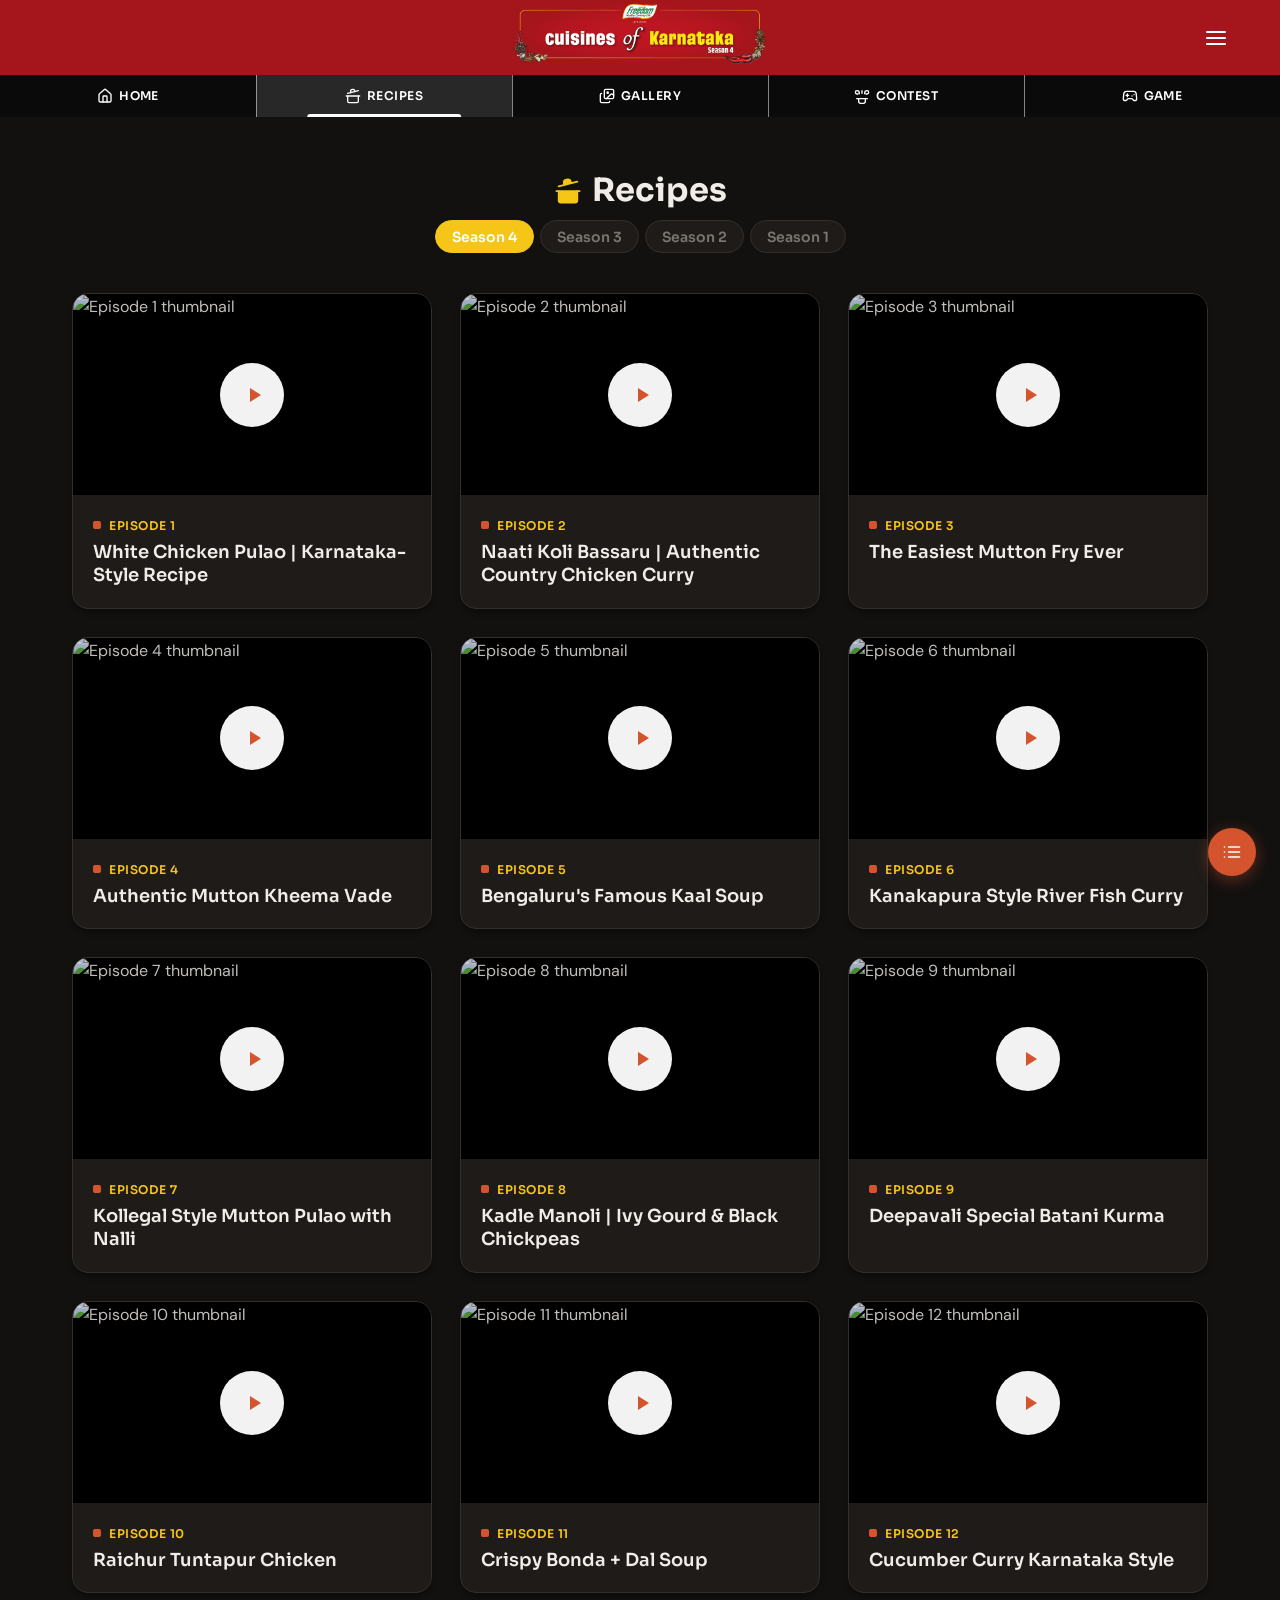
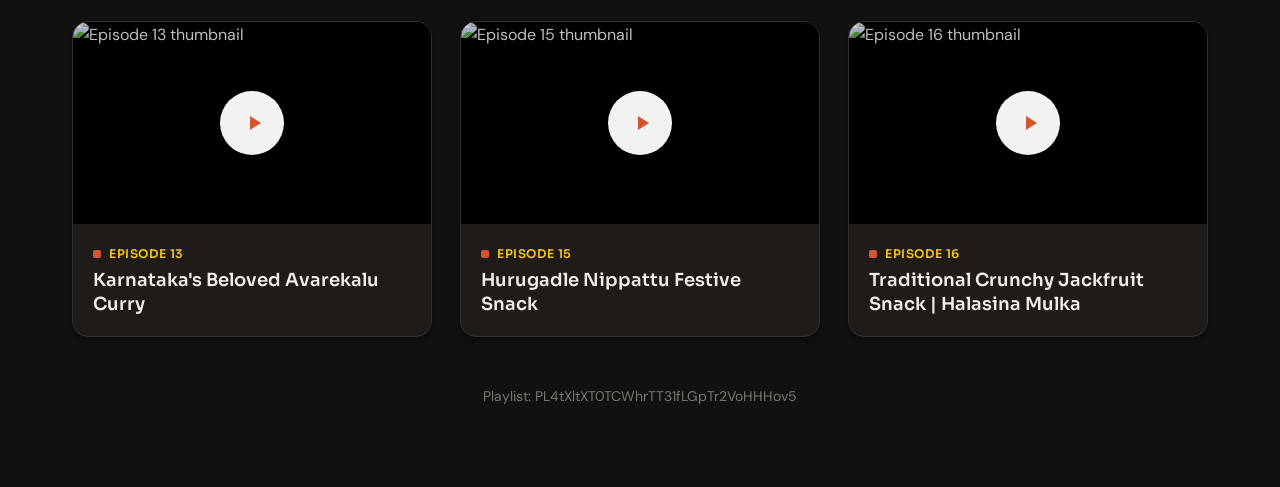
==== youtube season 4 links/index.html @ 6207c939 "SVG ingredient assets for all 15 ingredients, home buttons on game screens, rename video_embed to in" ====
<!DOCTYPE html>
<html lang="en">
<head>
  <meta charset="UTF-8">
  <meta name="viewport" content="width=device-width, initial-scale=1.0">
  <title>Season 4 — Complete Collection</title>
  <link rel="preconnect" href="https://fonts.googleapis.com">
  <link rel="preconnect" href="https://fonts.gstatic.com" crossorigin>
  <link href="https://fonts.googleapis.com/css2?family=Sora:wght@400;600;700&family=DM+Sans:wght@400;500&display=swap" rel="stylesheet">
  <style>
    *, *::before, *::after {
      box-sizing: border-box;
      margin: 0;
      padding: 0;
    }

    :root {
      --bg: #131110;
      --surface: #1E1B18;
      --surface-hover: #2A2622;
      --border: #332F2A;
      --border-hover: #4A453E;
      --text: #F0EDE8;
      --text-muted: #7A756E;
      --accent: #F5C518;
      --accent-secondary: #D4542E;
      --shadow: 0 4px 6px -1px rgba(0, 0, 0, 0.3), 0 2px 4px -2px rgba(0, 0, 0, 0.2);
      --shadow-hover: 0 20px 25px -5px rgba(0, 0, 0, 0.4), 0 8px 10px -6px rgba(0, 0, 0, 0.3);
      --radius: 16px;
    }

    /* Site Header */
    .site-header {
      font-family: 'Sora', sans-serif;
      position: relative;
      z-index: 50;
    }

    /* Top red bar (75px) */
    .header-top {
      background: #A5161C;
      height: 75px;
      position: relative;
    }

    .header-top-inner {
      max-width: 1440px;
      margin: 0 auto;
      height: 100%;
      display: flex;
      align-items: center;
      justify-content: space-between;
      padding: 0 1rem;
      position: relative;
    }

    .header-top-left {
      display: flex;
      align-items: center;
      gap: 0.75rem;
    }

    .logo {
      position: absolute;
      left: 50%;
      transform: translateX(-50%);
      top: 2px;
      display: flex;
      align-items: center;
      flex-shrink: 0;
    }

    .logo img {
      height: 62px;
      width: auto;
      display: block;
    }

    .mobile-menu-btn {
      display: none;
      align-items: center;
      justify-content: center;
      background: none;
      border: none;
      color: #fff;
      cursor: pointer;
      padding: 0.25rem;
    }

    .mobile-menu-btn svg {
      width: 24px;
      height: 24px;
    }

    .header-top-right {
      display: flex;
      align-items: center;
      gap: 0.5rem;
    }

    .desktop-menu-btn {
      display: flex;
      align-items: center;
      justify-content: center;
      background: none;
      border: none;
      color: #fff;
      cursor: pointer;
      padding: 0.25rem;
    }

    .desktop-menu-btn svg {
      width: 24px;
      height: 24px;
    }

    /* Bottom strip (42px) */
    .header-strip {
      background: #000;
      height: 42px;
      position: relative;
      display: none;
    }

    .header-strip::after {
      content: '';
      position: absolute;
      inset: 0;
      background: rgba(255,255,255,0.04);
      pointer-events: none;
    }

    .strip-inner {
      max-width: 1440px;
      margin: 0 auto;
      height: 100%;
      position: relative;
    }

    .strip-divider {
      position: absolute;
      top: 0;
      bottom: 0;
      width: 1px;
      background: rgba(255,255,255,0.5);
    }

    .strip-nav {
      display: grid;
      grid-template-columns: repeat(5, 1fr);
      height: 100%;
      position: relative;
      z-index: 2;
    }

    .strip-nav a {
      display: flex;
      align-items: center;
      justify-content: center;
      gap: 6px;
      color: #fff;
      text-decoration: none;
      font-family: 'Sora', sans-serif;
      font-size: 0.75rem;
      font-weight: 600;
      text-transform: uppercase;
      letter-spacing: 0.04em;
      height: 100%;
      transition: background 0.2s ease;
    }

    .strip-nav a:hover {
      background: rgba(255,255,255,0.08);
    }

    .strip-nav a.active {
      background: rgba(255,255,255,0.12);
      position: relative;
    }

    .strip-nav a.active::after {
      content: '';
      position: absolute;
      bottom: 0;
      left: 50%;
      transform: translateX(-50%);
      width: 60%;
      height: 3px;
      background: #fff;
      border-radius: 3px 3px 0 0;
    }

    /* Mobile nav overlay */
    .mobile-nav {
      position: fixed;
      inset: 0;
      background: rgba(0,0,0,0.6);
      z-index: 100;
      opacity: 0;
      visibility: hidden;
      transition: opacity 0.3s ease, visibility 0.3s ease;
    }

    .mobile-nav.open {
      opacity: 1;
      visibility: visible;
    }

    .mobile-nav-panel {
      position: absolute;
      top: 0;
      right: 0;
      width: 280px;
      max-width: 80vw;
      height: 100%;
      background: #A5161C;
      padding: 1.5rem;
      transform: translateX(100%);
      transition: transform 0.3s ease;
    }

    .mobile-nav.open .mobile-nav-panel {
      transform: translateX(0);
    }

    .mobile-nav-close {
      background: none;
      border: none;
      color: #fff;
      cursor: pointer;
      padding: 0.25rem;
      margin-bottom: 1.5rem;
      display: flex;
    }

    .mobile-nav-links {
      display: flex;
      flex-direction: column;
      gap: 0.5rem;
    }

    .mobile-nav-links a {
      display: flex;
      align-items: center;
      gap: 10px;
      color: #fff;
      text-decoration: none;
      font-size: 1rem;
      font-weight: 600;
      text-transform: uppercase;
      letter-spacing: 0.03em;
      padding: 0.75rem 0;
      border-bottom: 1px solid rgba(255,255,255,0.15);
    }

    .mobile-nav-links a svg {
      flex-shrink: 0;
    }

    /* Desktop */
    @media (min-width: 768px) {
      .header-top-inner {
        padding: 0 2rem;
      }

      .logo img {
        height: 58px;
      }

      .header-strip {
        display: block;
      }
    }

    @media (min-width: 1024px) {
      .header-top-inner {
        padding: 0 3rem;
      }

      .logo img {
        height: 64px;
      }
    }

    body {
      font-family: 'DM Sans', system-ui, -apple-system, sans-serif;
      background-color: var(--bg);
      color: var(--text);
      line-height: 1.6;
      -webkit-font-smoothing: antialiased;
      scrollbar-width: thin;
      scrollbar-color: #332F2A transparent;
    }

    body::-webkit-scrollbar {
      width: 8px;
    }

    body::-webkit-scrollbar-track {
      background: transparent;
    }

    body::-webkit-scrollbar-thumb {
      background: #332F2A;
      border-radius: 4px;
    }

    body::-webkit-scrollbar-thumb:hover {
      background: #4A453E;
    }

    .container {
      max-width: 1200px;
      margin: 0 auto;
      padding: 2rem 1rem 4rem;
    }

    .page-title {
      display: flex;
      align-items: center;
      gap: 10px;
      font-family: 'Sora', sans-serif;
      font-size: 1.75rem;
      font-weight: 700;
      color: var(--text);
      padding: 0 1rem 0.25rem;
    }

    @media (min-width: 640px) {
      .page-title {
        justify-content: center;
        font-size: 2rem;
        text-align: center;
        padding: 0 0 0.25rem;
      }
    }

    .season-tabs {
      display: flex;
      justify-content: flex-start;
      gap: 0.375rem;
      margin-bottom: 2.5rem;
      padding: 0 1rem;
      flex-wrap: nowrap;
      overflow-x: auto;
      scrollbar-width: none;
      -webkit-overflow-scrolling: touch;
    }

    @media (min-width: 640px) {
      .season-tabs {
        justify-content: center;
        padding: 0;
      }
    }

    .season-tabs::-webkit-scrollbar {
      display: none;
    }

    .season-tab {
      font-family: 'Sora', sans-serif;
      font-size: 0.875rem;
      font-weight: 600;
      color: var(--text-muted);
      background: var(--surface);
      border: 1px solid var(--border);
      border-radius: 999px;
      padding: 0.4rem 1rem;
      cursor: pointer;
      transition: all 0.2s ease;
      white-space: nowrap;
      flex-shrink: 0;
    }

    .season-tab:hover {
      color: var(--text);
      border-color: var(--border-hover);
      background: var(--surface-hover);
    }

    .season-tab.active {
      color: #fff;
      background: var(--accent);
      border-color: var(--accent);
    }

    .grid {
      display: grid;
      grid-template-columns: 1fr;
      gap: 1.25rem;
      transition: opacity 0.25s ease, transform 0.25s ease;
    }

    .grid.switching {
      opacity: 0;
      transform: translateY(12px);
    }

    @media (min-width: 640px) {
      .grid {
        grid-template-columns: repeat(2, 1fr);
        gap: 1.5rem;
      }
      .container {
        padding: 2.5rem 1.5rem 4rem;
      }
    }

    @media (min-width: 1024px) {
      .grid {
        grid-template-columns: repeat(3, 1fr);
        gap: 1.75rem;
      }
      .container {
        padding: 3rem 2rem 5rem;
      }
    }

    .card {
      background: var(--surface);
      border: 1px solid var(--border);
      border-radius: var(--radius);
      overflow: hidden;
      transition: transform 0.3s ease, box-shadow 0.3s ease, border-color 0.3s ease;
      box-shadow: var(--shadow);
      animation: cardIn 0.45s ease backwards;
      animation-delay: calc(var(--i, 0) * 45ms);
    }

    .card:hover {
      transform: translateY(-4px);
      box-shadow: var(--shadow-hover);
      border-color: var(--border-hover);
    }

    @keyframes cardIn {
      from {
        opacity: 0;
        transform: translateY(16px);
      }
      to {
        opacity: 1;
        transform: translateY(0);
      }
    }

    .video-wrapper {
      position: relative;
      width: 100%;
      aspect-ratio: 16 / 9;
      background: #000;
      overflow: hidden;
    }

    .poster {
      position: absolute;
      inset: 0;
      cursor: pointer;
      opacity: 1;
      visibility: visible;
      transition: opacity 0.4s ease, visibility 0.4s ease;
    }

    .poster img {
      width: 100%;
      height: 100%;
      object-fit: cover;
      display: block;
      transition: transform 0.5s ease, filter 0.4s ease;
    }

    .card:hover .poster img {
      transform: scale(1.05);
      filter: brightness(1.1);
    }

    .play-overlay {
      position: absolute;
      inset: 0;
      display: flex;
      align-items: center;
      justify-content: center;
      background: rgba(0, 0, 0, 0.2);
      transition: background 0.3s ease;
    }

    .poster:hover .play-overlay {
      background: rgba(0, 0, 0, 0.35);
    }

    .play-btn {
      width: 64px;
      height: 64px;
      background: rgba(255, 255, 255, 0.95);
      border-radius: 50%;
      display: flex;
      align-items: center;
      justify-content: center;
      box-shadow: 0 4px 20px rgba(0, 0, 0, 0.4);
      transition: transform 0.3s ease, background 0.3s ease;
      backdrop-filter: blur(4px);
    }

    .poster:hover .play-btn {
      transform: scale(1.1);
      background: #fff;
    }

    .play-btn svg {
      width: 24px;
      height: 24px;
      fill: var(--accent-secondary);
      margin-left: 3px;
    }

    .player {
      position: absolute;
      inset: 0;
      opacity: 0;
      visibility: hidden;
      transition: opacity 0.4s ease, visibility 0.4s ease;
    }

    .player iframe {
      width: 100%;
      height: 100%;
      border: none;
      display: block;
    }

    .card.active .poster {
      opacity: 0;
      visibility: hidden;
      pointer-events: none;
    }

    .card.active .player {
      opacity: 1;
      visibility: visible;
    }

    .card-info {
      padding: 1rem 1.25rem 1.25rem;
    }

    .episode-label {
      display: inline-flex;
      align-items: center;
      gap: 0.5rem;
      font-family: 'Sora', sans-serif;
      font-size: 0.75rem;
      font-weight: 600;
      text-transform: uppercase;
      letter-spacing: 0.05em;
      color: var(--accent);
      margin-bottom: 0.375rem;
    }

    .episode-label::before {
      content: '';
      display: block;
      width: 8px;
      height: 8px;
      background: var(--accent-secondary);
      border-radius: 2px;
    }

    .episode-title {
      font-family: 'Sora', sans-serif;
      font-size: 1.125rem;
      font-weight: 600;
      line-height: 1.3;
      color: var(--text);
    }

    .loading-hint {
      position: absolute;
      bottom: 12px;
      left: 50%;
      transform: translateX(-50%);
      font-size: 0.75rem;
      color: rgba(255,255,255,0.9);
      background: rgba(0,0,0,0.5);
      padding: 4px 12px;
      border-radius: 20px;
      pointer-events: none;
      opacity: 0;
      transition: opacity 0.3s ease;
    }

    .poster:hover .loading-hint {
      opacity: 1;
    }

    footer {
      text-align: center;
      margin-top: 3rem;
      color: var(--text-muted);
      font-size: 0.875rem;
    }

    @keyframes card-highlight {
      0%, 75% { box-shadow: 0 0 0 3px var(--accent), var(--shadow-hover); border-color: var(--accent); }
      100% { box-shadow: 0 0 0 3px transparent, var(--shadow); border-color: transparent; }
    }

    .card.highlight {
      animation: card-highlight 6.5s ease-out forwards;
    }



    .jump-fab {
      position: fixed;
      bottom: 1.5rem;
      right: 1.5rem;
      width: 48px;
      height: 48px;
      border-radius: 50%;
      background: var(--accent-secondary);
      border: none;
      color: #fff;
      cursor: pointer;
      display: flex;
      align-items: center;
      justify-content: center;
      box-shadow: 0 4px 16px rgba(212, 84, 46, 0.4);
      z-index: 100;
      transition: all 0.2s ease;
    }

    .jump-fab:hover {
      background: #e8633a;
      box-shadow: 0 6px 24px rgba(212, 84, 46, 0.55);
      transform: scale(1.12);
    }

    .jump-fab svg {
      stroke: #fff;
    }

    .jump-overlay {
      position: fixed;
      inset: 0;
      background: rgba(0, 0, 0, 0.5);
      z-index: 101;
      opacity: 0;
      visibility: hidden;
      transition: opacity 0.2s ease, visibility 0.2s ease;
    }

    .jump-overlay.open {
      opacity: 1;
      visibility: visible;
    }

    .jump-panel {
      position: fixed;
      bottom: 5rem;
      right: 1.5rem;
      width: 320px;
      max-width: calc(100vw - 2rem);
      max-height: calc(100vh - 7rem);
      background: var(--surface);
      border: 1px solid var(--accent-secondary);
      border-radius: var(--radius);
      z-index: 102;
      display: flex;
      flex-direction: column;
      box-shadow: 0 8px 32px rgba(0, 0, 0, 0.5), 0 0 0 1px rgba(212, 84, 46, 0.15);
      opacity: 0;
      visibility: hidden;
      transform: translateY(12px) scale(0.96);
      transition: opacity 0.25s ease, visibility 0.25s ease, transform 0.25s ease;
    }

    .jump-panel.open {
      opacity: 1;
      visibility: visible;
      transform: translateY(0) scale(1);
    }

    .jump-panel-header {
      display: flex;
      align-items: center;
      justify-content: space-between;
      padding: 1rem 1.25rem;
      border-bottom: 1px solid var(--border);
      flex-shrink: 0;
      background: linear-gradient(135deg, rgba(212,84,46,0.08) 0%, transparent 60%);
    }

    .jump-panel-header h3 {
      font-family: 'Sora', sans-serif;
      font-size: 1rem;
      font-weight: 600;
      color: var(--accent);
    }

    .jump-panel-close {
      background: none;
      border: none;
      color: var(--text-muted);
      cursor: pointer;
      padding: 0.25rem;
      display: flex;
      align-items: center;
      justify-content: center;
      transition: color 0.2s ease;
    }

    .jump-panel-close:hover {
      color: var(--accent-secondary);
    }

    .jump-search {
      position: relative;
      display: flex;
      align-items: center;
      gap: 0.5rem;
      padding: 0 1.25rem 0.75rem;
      border-bottom: 1px solid var(--border);
      flex-shrink: 0;
    }

    .jump-search input {
      flex: 1;
      background: var(--bg);
      border: 1px solid var(--border);
      border-radius: 8px;
      padding: 0.5rem 2rem 0.5rem 0.75rem;
      font-family: 'DM Sans', sans-serif;
      font-size: 0.875rem;
      color: var(--text);
      outline: none;
      transition: border-color 0.2s ease;
    }

    .jump-search input:focus {
      border-color: var(--accent-secondary);
      box-shadow: 0 0 0 3px rgba(212, 84, 46, 0.15);
    }

    .jump-search input::placeholder {
      color: var(--text-muted);
    }

    .jump-search-icon {
      flex-shrink: 0;
      color: var(--text-muted);
      display: flex;
    }

    .jump-search-clear {
      position: absolute;
      right: 1.6rem;
      top: 50%;
      transform: translateY(-62%);
      background: none;
      border: none;
      color: var(--text-muted);
      cursor: pointer;
      padding: 0.125rem;
      display: none;
      align-items: center;
      justify-content: center;
      transition: color 0.2s ease;
    }

    .jump-search-clear.visible {
      display: flex;
    }

    .jump-search-clear:hover {
      color: var(--text);
    }

    .jump-panel-body {
      overflow-y: auto;
      padding: 0.5rem;
      scrollbar-width: thin;
      scrollbar-color: var(--border) transparent;
    }

    .jump-panel-body::-webkit-scrollbar {
      width: 6px;
    }

    .jump-panel-body::-webkit-scrollbar-thumb {
      background: var(--border);
      border-radius: 3px;
    }

    .jump-season-group {
      margin-bottom: 0.5rem;
    }

    .jump-season-label {
      font-family: 'Sora', sans-serif;
      font-size: 0.75rem;
      font-weight: 600;
      text-transform: uppercase;
      letter-spacing: 0.05em;
      color: var(--accent);
      padding: 0.5rem 0.75rem;
      margin-bottom: 0.25rem;
    }

    .jump-episode {
      display: flex;
      align-items: flex-start;
      gap: 0.75rem;
      padding: 0.5rem 0.75rem;
      border-radius: 8px;
      cursor: pointer;
      transition: background 0.15s ease;
    }

    .jump-episode:hover {
      background: var(--surface-hover);
      outline: 1px solid rgba(212, 84, 46, 0.2);
    }

    .jump-episode-num {
      font-family: 'Sora', sans-serif;
      font-size: 0.75rem;
      font-weight: 600;
      color: var(--accent-secondary);
      min-width: 1.5rem;
      margin-top: 0.125rem;
    }

    .jump-episode-title {
      font-size: 0.875rem;
      color: var(--text);
      line-height: 1.4;
    }

    /* Mobile bottom nav */
    .bottom-nav {
      display: none;
    }

    @media (max-width: 767px) {
      body {
        padding-bottom: 64px;
      }

      .jump-fab {
        bottom: calc(1.5rem + 72px);
      }

      .bottom-nav {
        display: flex;
        position: fixed;
        bottom: 0;
        left: 0;
        right: 0;
        height: 64px;
        background: linear-gradient(180deg, #A5161C 0%, #8C1217 100%);
        z-index: 90;
        box-shadow: 0 -3px 12px rgba(0,0,0,0.3);
      }

      .bottom-nav-inner {
        display: flex;
        align-items: center;
        justify-content: space-around;
        width: 100%;
        max-width: 1440px;
        margin: 0 auto;
        height: 100%;
        padding: 0 0.5rem;
      }

      .bottom-nav-item {
        display: flex;
        flex-direction: column;
        align-items: center;
        justify-content: center;
        gap: 3px;
        color: rgba(255,255,255,0.85);
        text-decoration: none;
        font-family: 'Sora', sans-serif;
        font-size: 0.5rem;
        font-weight: 600;
        text-transform: uppercase;
        letter-spacing: 0.06em;
        flex: 1;
        height: 100%;
        position: relative;
        transition: color 0.2s ease;
      }

      .bottom-nav-item svg {
        width: 20px;
        height: 20px;
        opacity: 0.8;
        transition: opacity 0.2s ease;
      }

      .bottom-nav-item.active,
      .bottom-nav-item:active {
        color: #fff;
      }

      .bottom-nav-item.active svg,
      .bottom-nav-item:active svg {
        opacity: 1;
      }

      .bottom-nav-item.active::after {
        content: '';
        position: absolute;
        bottom: 0;
        left: 50%;
        transform: translateX(-50%);
        width: 40%;
        height: 3px;
        background: #fff;
        border-radius: 3px 3px 0 0;
      }
    }
  </style>
</head>
<body>
  <header class="site-header">
    <div class="header-top">
      <div class="header-top-inner">
        <div class="header-top-left">
          <button class="mobile-menu-btn" id="mobile-menu-btn" aria-label="Open menu">
            <svg viewBox="0 0 24 24" fill="none" stroke="currentColor" stroke-width="2" stroke-linecap="round">
              <line x1="3" y1="6" x2="21" y2="6"></line>
              <line x1="3" y1="12" x2="21" y2="12"></line>
              <line x1="3" y1="18" x2="21" y2="18"></line>
            </svg>
          </button>
          <a href="#" class="logo">
            <img src="logo.jpg" alt="COK — Cooking with Kannadigas">
          </a>
        </div>
        <div class="header-top-right">
          <button class="desktop-menu-btn" id="desktop-menu-btn" aria-label="Open menu">
            <svg viewBox="0 0 24 24" fill="none" stroke="currentColor" stroke-width="2" stroke-linecap="round">
              <line x1="3" y1="6" x2="21" y2="6"></line>
              <line x1="3" y1="12" x2="21" y2="12"></line>
              <line x1="3" y1="18" x2="21" y2="18"></line>
            </svg>
          </button>
        </div>
      </div>
    </div>

    <div class="header-strip">
      <div class="strip-inner">
        <div class="strip-divider" style="left:20%"></div>
        <div class="strip-divider" style="left:40%"></div>
        <div class="strip-divider" style="left:60%"></div>
        <div class="strip-divider" style="left:80%"></div>
        <nav class="strip-nav">
          <a href="#"><svg width="16" height="16" viewBox="0 0 24 24" fill="none" stroke="currentColor" stroke-width="2" stroke-linecap="round" stroke-linejoin="round"><path d="M15 21v-8a1 1 0 0 0-1-1h-4a1 1 0 0 0-1 1v8"/><path d="M3 10a2 2 0 0 1 .709-1.528l7-6a2 2 0 0 1 2.582 0l7 6A2 2 0 0 1 21 10v9a2 2 0 0 1-2 2H5a2 2 0 0 1-2-2z"/></svg>Home</a>
          <a href="#" class="active"><svg width="16" height="16" viewBox="0 0 24 24" fill="none" stroke="currentColor" stroke-width="2" stroke-linecap="round" stroke-linejoin="round"><path d="M2 12h20"/><path d="M20 12v8a2 2 0 0 1-2 2H6a2 2 0 0 1-2-2v-8"/><path d="m4 8 16-4"/><path d="m8.86 6.78-.45-1.81a2 2 0 0 1 1.45-2.43l1.94-.48a2 2 0 0 1 2.43 1.46l.45 1.8"/></svg>Recipes</a>
          <a href="#"><svg width="16" height="16" viewBox="0 0 24 24" fill="none" stroke="currentColor" stroke-width="2" stroke-linecap="round" stroke-linejoin="round"><path d="m22 11-1.296-1.296a2.4 2.4 0 0 0-3.408 0L11 16"/><path d="M4 8a2 2 0 0 0-2 2v10a2 2 0 0 0 2 2h10a2 2 0 0 0 2-2"/><circle cx="13" cy="7" r="1" fill="currentColor"/><rect x="8" y="2" width="14" height="14" rx="2"/></svg>Gallery</a>
          <a href="#"><svg width="16" height="16" viewBox="0 0 24 24" fill="none" stroke="currentColor" stroke-width="2" stroke-linecap="round" stroke-linejoin="round"><path d="M6 9H4.5a2.5 2.5 0 0 1 0-5C7 4 8 5.5 8 8v.5"/><path d="M18 9h1.5a2.5 2.5 0 0 0 0-5C17 4 16 5.5 16 8v.5"/><path d="M4 16h16"/><path d="M12 4v4"/><path d="M7 16v4a3 3 0 0 0 3 3h4a3 3 0 0 0 3-3v-4"/></svg>Contest</a>
          <a href="game.html"><svg width="16" height="16" viewBox="0 0 24 24" fill="none" stroke="currentColor" stroke-width="2" stroke-linecap="round" stroke-linejoin="round"><line x1="6" x2="10" y1="11" y2="11"/><line x1="8" x2="8" y1="9" y2="13"/><line x1="15" x2="15.01" y1="12" y2="12"/><line x1="18" x2="18.01" y1="10" y2="10"/><path d="M17.32 5H6.68a4 4 0 0 0-3.978 3.59c-.006.052-.01.101-.017.152C2.604 9.416 2 14.456 2 16a3 3 0 0 0 3 3c1 0 1.5-.5 2-1l1.414-1.414A2 2 0 0 1 9.828 16h4.344a2 2 0 0 1 1.414.586L17 18c.5.5 1 1 2 1a3 3 0 0 0 3-3c0-1.545-.604-6.584-.685-7.258-.007-.05-.011-.1-.017-.151A4 4 0 0 0 17.32 5z"/></svg>Game</a>
        </nav>
      </div>
    </div>

    <div class="mobile-nav" id="mobile-nav">
      <div class="mobile-nav-panel">
        <button class="mobile-nav-close" id="mobile-nav-close" aria-label="Close menu">
          <svg width="24" height="24" viewBox="0 0 24 24" fill="none" stroke="currentColor" stroke-width="2" stroke-linecap="round">
            <line x1="18" y1="6" x2="6" y2="18"></line>
            <line x1="6" y1="6" x2="18" y2="18"></line>
          </svg>
        </button>
        <nav class="mobile-nav-links">
          <a href="#"><svg width="16" height="16" viewBox="0 0 24 24" fill="none" stroke="currentColor" stroke-width="2" stroke-linecap="round" stroke-linejoin="round"><path d="M15 21v-8a1 1 0 0 0-1-1h-4a1 1 0 0 0-1 1v8"/><path d="M3 10a2 2 0 0 1 .709-1.528l7-6a2 2 0 0 1 2.582 0l7 6A2 2 0 0 1 21 10v9a2 2 0 0 1-2 2H5a2 2 0 0 1-2-2z"/></svg>Home</a>
          <a href="#" class="active"><svg width="16" height="16" viewBox="0 0 24 24" fill="none" stroke="currentColor" stroke-width="2" stroke-linecap="round" stroke-linejoin="round"><path d="M2 12h20"/><path d="M20 12v8a2 2 0 0 1-2 2H6a2 2 0 0 1-2-2v-8"/><path d="m4 8 16-4"/><path d="m8.86 6.78-.45-1.81a2 2 0 0 1 1.45-2.43l1.94-.48a2 2 0 0 1 2.43 1.46l.45 1.8"/></svg>Recipes</a>
          <a href="#"><svg width="16" height="16" viewBox="0 0 24 24" fill="none" stroke="currentColor" stroke-width="2" stroke-linecap="round" stroke-linejoin="round"><path d="m22 11-1.296-1.296a2.4 2.4 0 0 0-3.408 0L11 16"/><path d="M4 8a2 2 0 0 0-2 2v10a2 2 0 0 0 2 2h10a2 2 0 0 0 2-2"/><circle cx="13" cy="7" r="1" fill="currentColor"/><rect x="8" y="2" width="14" height="14" rx="2"/></svg>Gallery</a>
          <a href="#"><svg width="16" height="16" viewBox="0 0 24 24" fill="none" stroke="currentColor" stroke-width="2" stroke-linecap="round" stroke-linejoin="round"><path d="M6 9H4.5a2.5 2.5 0 0 1 0-5C7 4 8 5.5 8 8v.5"/><path d="M18 9h1.5a2.5 2.5 0 0 0 0-5C17 4 16 5.5 16 8v.5"/><path d="M4 16h16"/><path d="M12 4v4"/><path d="M7 16v4a3 3 0 0 0 3 3h4a3 3 0 0 0 3-3v-4"/></svg>Contest</a>
          <a href="game.html"><svg width="16" height="16" viewBox="0 0 24 24" fill="none" stroke="currentColor" stroke-width="2" stroke-linecap="round" stroke-linejoin="round"><line x1="6" x2="10" y1="11" y2="11"/><line x1="8" x2="8" y1="9" y2="13"/><line x1="15" x2="15.01" y1="12" y2="12"/><line x1="18" x2="18.01" y1="10" y2="10"/><path d="M17.32 5H6.68a4 4 0 0 0-3.978 3.59c-.006.052-.01.101-.017.152C2.604 9.416 2 14.456 2 16a3 3 0 0 0 3 3c1 0 1.5-.5 2-1l1.414-1.414A2 2 0 0 1 9.828 16h4.344a2 2 0 0 1 1.414.586L17 18c.5.5 1 1 2 1a3 3 0 0 0 3-3c0-1.545-.604-6.584-.685-7.258-.007-.05-.011-.1-.017-.151A4 4 0 0 0 17.32 5z"/></svg>Game</a>
        </nav>
      </div>
    </div>
  </header>

  <div class="container">
    <h1 class="page-title">
      <svg width="28" height="28" viewBox="0 0 24 24" fill="#F5C518" stroke="#F5C518" stroke-width="1.5" stroke-linecap="round" stroke-linejoin="round"><path d="M2 12h20"/><path d="M20 12v8a2 2 0 0 1-2 2H6a2 2 0 0 1-2-2v-8"/><path d="m4 8 16-4"/><path d="m8.86 6.78-.45-1.81a2 2 0 0 1 1.45-2.43l1.94-.48a2 2 0 0 1 2.43 1.46l.45 1.8"/></svg>
      Recipes
    </h1>
    <nav class="season-tabs" id="season-tabs"></nav>

    <div class="grid" id="video-grid"></div>

    <footer>
      <p>Playlist: PL4tXltXT0TCWhrTT31fLGpTr2VoHHHov5</p>
    </footer>
  </div>

  <button class="jump-fab" id="jump-fab" aria-label="Jump to episode">
    <svg width="20" height="20" viewBox="0 0 24 24" fill="none" stroke="currentColor" stroke-width="2" stroke-linecap="round" stroke-linejoin="round">
      <line x1="8" y1="6" x2="21" y2="6"></line>
      <line x1="8" y1="12" x2="21" y2="12"></line>
      <line x1="8" y1="18" x2="21" y2="18"></line>
      <line x1="3" y1="6" x2="3.01" y2="6"></line>
      <line x1="3" y1="12" x2="3.01" y2="12"></line>
      <line x1="3" y1="18" x2="3.01" y2="18"></line>
    </svg>
  </button>

  <div class="jump-overlay" id="jump-overlay"></div>

  <div class="jump-panel" id="jump-panel">
    <div class="jump-panel-header">
      <h3>Jump to Episode</h3>
      <button class="jump-panel-close" id="jump-close" aria-label="Close panel">
        <svg width="18" height="18" viewBox="0 0 24 24" fill="none" stroke="currentColor" stroke-width="2" stroke-linecap="round" stroke-linejoin="round">
          <line x1="18" y1="6" x2="6" y2="18"></line>
          <line x1="6" y1="6" x2="18" y2="18"></line>
        </svg>
      </button>
    </div>
    <div class="jump-search">
      <span class="jump-search-icon">
        <svg width="16" height="16" viewBox="0 0 24 24" fill="none" stroke="currentColor" stroke-width="2" stroke-linecap="round" stroke-linejoin="round">
          <circle cx="11" cy="11" r="8"></circle>
          <line x1="21" y1="21" x2="16.65" y2="16.65"></line>
        </svg>
      </span>
      <input type="text" id="jump-search-input" placeholder="Search episodes..." autocomplete="off">
      <button class="jump-search-clear" id="jump-search-clear" aria-label="Clear search">
        <svg width="14" height="14" viewBox="0 0 24 24" fill="none" stroke="currentColor" stroke-width="2" stroke-linecap="round" stroke-linejoin="round">
          <line x1="18" y1="6" x2="6" y2="18"></line>
          <line x1="6" y1="6" x2="18" y2="18"></line>
        </svg>
      </button>
    </div>
    <div class="jump-panel-body" id="jump-panel-body"></div>
  </div>

  <nav class="bottom-nav">
    <div class="bottom-nav-inner">
      <a href="#" class="bottom-nav-item">
        <svg width="16" height="16" viewBox="0 0 24 24" fill="none" stroke="currentColor" stroke-width="2" stroke-linecap="round" stroke-linejoin="round"><path d="M15 21v-8a1 1 0 0 0-1-1h-4a1 1 0 0 0-1 1v8"/><path d="M3 10a2 2 0 0 1 .709-1.528l7-6a2 2 0 0 1 2.582 0l7 6A2 2 0 0 1 21 10v9a2 2 0 0 1-2 2H5a2 2 0 0 1-2-2z"/></svg>
        Home
      </a>
      <a href="#" class="bottom-nav-item active">
        <svg width="20" height="20" viewBox="0 0 24 24" fill="none" stroke="currentColor" stroke-width="2" stroke-linecap="round" stroke-linejoin="round"><path d="M2 12h20"/><path d="M20 12v8a2 2 0 0 1-2 2H6a2 2 0 0 1-2-2v-8"/><path d="m4 8 16-4"/><path d="m8.86 6.78-.45-1.81a2 2 0 0 1 1.45-2.43l1.94-.48a2 2 0 0 1 2.43 1.46l.45 1.8"/></svg>
        Recipes
      </a>
      <a href="#" class="bottom-nav-item">
        <svg width="16" height="16" viewBox="0 0 24 24" fill="none" stroke="currentColor" stroke-width="2" stroke-linecap="round" stroke-linejoin="round"><path d="m22 11-1.296-1.296a2.4 2.4 0 0 0-3.408 0L11 16"/><path d="M4 8a2 2 0 0 0-2 2v10a2 2 0 0 0 2 2h10a2 2 0 0 0 2-2"/><circle cx="13" cy="7" r="1" fill="currentColor"/><rect x="8" y="2" width="14" height="14" rx="2"/></svg>
        Gallery
      </a>
      <a href="#" class="bottom-nav-item">
        <svg width="16" height="16" viewBox="0 0 24 24" fill="none" stroke="currentColor" stroke-width="2" stroke-linecap="round" stroke-linejoin="round"><path d="M6 9H4.5a2.5 2.5 0 0 1 0-5C7 4 8 5.5 8 8v.5"/><path d="M18 9h1.5a2.5 2.5 0 0 0 0-5C17 4 16 5.5 16 8v.5"/><path d="M4 16h16"/><path d="M12 4v4"/><path d="M7 16v4a3 3 0 0 0 3 3h4a3 3 0 0 0 3-3v-4"/></svg>
        Contest
      </a>
      <a href="game.html" class="bottom-nav-item">
        <svg width="16" height="16" viewBox="0 0 24 24" fill="none" stroke="currentColor" stroke-width="2" stroke-linecap="round" stroke-linejoin="round"><line x1="6" x2="10" y1="11" y2="11"/><line x1="8" x2="8" y1="9" y2="13"/><line x1="15" x2="15.01" y1="12" y2="12"/><line x1="18" x2="18.01" y1="10" y2="10"/><path d="M17.32 5H6.68a4 4 0 0 0-3.978 3.59c-.006.052-.01.101-.017.152C2.604 9.416 2 14.456 2 16a3 3 0 0 0 3 3c1 0 1.5-.5 2-1l1.414-1.414A2 2 0 0 1 9.828 16h4.344a2 2 0 0 1 1.414.586L17 18c.5.5 1 1 2 1a3 3 0 0 0 3-3c0-1.545-.604-6.584-.685-7.258-.007-.05-.011-.1-.017-.151A4 4 0 0 0 17.32 5z"/></svg>
        Game
      </a>
    </div>
  </nav>

  <script>
    const seasons = [
      {
        number: 4,
        playlist: 'PL4tXltXT0TCWhrTT31fLGpTr2VoHHHov5',
        videos: [
          { id: '9ig2P5uQeLo', episode: 1, title: 'White Chicken Pulao | Karnataka-Style Recipe' },
          { id: 'xNlR6VPTUOc', episode: 2, title: 'Naati Koli Bassaru | Authentic Country Chicken Curry' },
          { id: 'nol4d9eqjyo', episode: 3, title: 'The Easiest Mutton Fry Ever' },
          { id: 'rtLm3RqLnLc', episode: 4, title: 'Authentic Mutton Kheema Vade' },
          { id: 'Pc1QVxb2V4s', episode: 5, title: "Bengaluru's Famous Kaal Soup" },
          { id: 'SO9jaLxrPsQ', episode: 6, title: 'Kanakapura Style River Fish Curry' },
          { id: 's5jHf8M_hSE', episode: 7, title: 'Kollegal Style Mutton Pulao with Nalli' },
          { id: 'pESOxDDF7B4', episode: 8, title: 'Kadle Manoli | Ivy Gourd & Black Chickpeas' },
          { id: 'rsJy07KbZhE', episode: 9, title: 'Deepavali Special Batani Kurma' },
          { id: 'oFWVuSiZZ64', episode: 10, title: 'Raichur Tuntapur Chicken' },
          { id: 'jz7W4rcZYOs', episode: 11, title: 'Crispy Bonda + Dal Soup' },
          { id: 'L-j5T-ZQdMg', episode: 12, title: 'Cucumber Curry Karnataka Style' },
          { id: 'z9Zb3HCb29M', episode: 13, title: "Karnataka's Beloved Avarekalu Curry" },
          { id: '4dMkfUiECkc', episode: 15, title: 'Hurugadle Nippattu Festive Snack' },
          { id: 'u1rGS26Likc', episode: 16, title: 'Traditional Crunchy Jackfruit Snack | Halasina Mulka' },
        ]
      },
      {
        number: 3,
        playlist: 'PL4tXltXT0TCU5bijdggUhhp65gaUXp1Pd',
        videos: [
          { id: 'JwCSxMWWQ-g', episode: 1, title: 'Spicy Mutton Nalli Fry: The Unexpected Star' },
          { id: 'pZ3pfJVNCms', episode: 2, title: 'This Smoked Boneless Chicken Fry' },
          { id: 'U1Co_jCbsfQ', episode: 3, title: 'Mysuru Mutton Chops' },
          { id: 'gnMbEjUvhGg', episode: 4, title: 'Saoji-Style Mutton Khara Boti' },
          { id: 'mwJB5Z0vdY0', episode: 5, title: 'Spicy & Tangy Prawn Pulimunchi' },
          { id: 'WdwTo9qc03I', episode: 6, title: 'Beetroot Veg Soya Pulao' },
          { id: 'huescaAAIlY', episode: 7, title: 'How to Make Raw Banana Curry' },
          { id: 'H4F_s68bfdM', episode: 8, title: 'Hubballi Mutton Green Curry' },
          { id: 'hyNhPulo2Ec', episode: 9, title: 'Dandeli Chicken Kadai Roast' },
          { id: 'Sz25EkQMHys', episode: 10, title: 'Easy Malnad Chicken Curry' },
          { id: 'YxZ8gZnjCks', episode: 11, title: 'Hurali Kaalu Bassaaru' },
          { id: 'wuL4uL5Gmoc', episode: 12, title: 'Paneer Ghee Roast' },
          { id: 'CHzGK7qoJJE', episode: 13, title: 'Dasara Special Crisp Karjikai' },
          { id: 'hJ42w9Og0ek', episode: 14, title: 'Akki Kadlebele Payasa' },
          { id: 'sd1dJ3WrL-M', episode: 15, title: 'Perfect Sajjige for Satyanarayana Pooja' },
        ]
      },
      {
        number: 2,
        playlist: 'PL4tXltXT0TCVjk9lcnaWtr4bXFaqYURaF',
        videos: [
          { id: 'pTgU87_KKG0', episode: 1, title: 'Egg Curry with a Twist' },
          { id: '5ZMBCI1I-ZQ', episode: 2, title: 'Restaurant Style Chicken Sukka' },
          { id: '0lKYSrr_mRs', episode: 3, title: 'Fish Curry from Coastal Karnataka' },
          { id: '8FUL1OQxisA', episode: 4, title: 'Coorg Chicken with a Secret Ingredient' },
          { id: 'FcqBPAK66c0', episode: 5, title: "Puneeth Rajkumar's Favourite Biryani" },
          { id: '005KpLOOymM', episode: 6, title: 'Gadagi Mutton Masala Bijapur Style' },
          { id: 'CMaL5byAyQk', episode: 7, title: 'Authentic Ankola Konkani Fish Recipe' },
          { id: 'V6CfmwQCrZc', episode: 8, title: 'Hubli Dharwad Street Style Girmit' },
          { id: 'tzFp4sx3o20', episode: 9, title: 'Donna Menasinakai Palya' },
          { id: 'qayD-b28ArE', episode: 10, title: 'Wadi-style Chicken Biryani' },
          { id: 'PjprZ1H-WFo', episode: 11, title: 'Scrumptious Goli Bajji' },
          { id: 'TQioXkVR0Uk', episode: 12, title: 'Thalipattu | Akki Rotti' },
          { id: '_DUEnhjSMAE', episode: 13, title: 'Vangi Bath | Brinjal Rice' },
          { id: 'rgtzrW2aWbA', episode: 14, title: 'Special Chiroti for Dasara' },
          { id: 'BVTgsE8afmg', episode: 15, title: 'Badam Puri' },
        ]
      },
      {
        number: 1,
        playlist: 'PL4tXltXT0TCWC5CzGx_f7DhNXw0D24GXz',
        videos: [
          { id: '_BHnfdWDKYw', episode: 1, title: 'How to make Donne Biryani' },
          { id: '583WfxFQiU8', episode: 2, title: "Donne Biryani | Bengaluru's own biryani" },
          { id: 'H-nUl7If054', episode: 3, title: 'How to make Nati Koli Masala and Palak Poori' },
          { id: 'zSr-ss5r6-0', episode: 4, title: 'Nati Koli Masala and Palak Poori' },
          { id: '6hugJyRqylc', episode: 5, title: 'How to make Prawn Fry' },
          { id: 'jhJhsAiVHyE', episode: 6, title: 'Prawn Fry | Spicy tasty appetiser' },
          { id: '5tQoXV1nLvs', episode: 7, title: 'How to make Mutton Pepper Fry' },
          { id: 'fpFX2o4HKKI', episode: 8, title: 'Mutton Pepper Fry | Lip-smacking favourite' },
          { id: 'JccvJGfzUpk', episode: 9, title: 'How to make Kane Rava Fry' },
          { id: 'Pys2TonUk0w', episode: 10, title: "Kane Rava Fry | Karnataka's coastal favorite" },
          { id: '10MHb34MjuI', episode: 11, title: 'How to make Maddur Vada' },
          { id: 'rg24GX7MbGA', episode: 12, title: 'Maddur Vada' },
          { id: 'PUmpM8MfTMo', episode: 13, title: 'How to make Ennegayi' },
          { id: 'XjvaRWnqjVI', episode: 14, title: 'Ennegayi | Super hit from North Karnataka' },
          { id: 'W9kFbnnZj34', episode: 15, title: 'How to make Puliyogare' },
        ]
      }
    ];

    const grid = document.getElementById('video-grid');
    const tabsContainer = document.getElementById('season-tabs');
    const footerText = document.querySelector('footer p');

    let currentSeason = 0;

    function buildCard(video, index, season) {
      const card = document.createElement('article');
      card.className = 'card';
      card.style.setProperty('--i', index);

      const playlistIndex = index + 1;
      const embedUrl = `https://www.youtube.com/embed/${video.id}?autoplay=1&list=${season.playlist}&index=${playlistIndex}`;
      const thumbUrl = `https://img.youtube.com/vi/${video.id}/hqdefault.jpg`;

      card.innerHTML = `
        <div class="video-wrapper">
          <div class="poster" role="button" aria-label="Play Episode ${video.episode}">
            <img src="${thumbUrl}" alt="Episode ${video.episode} thumbnail" loading="lazy">
            <div class="play-overlay">
              <div class="play-btn">
                <svg viewBox="0 0 24 24" xmlns="http://www.w3.org/2000/svg">
                  <path d="M8 5v14l11-7z"/>
                </svg>
              </div>
            </div>
            <span class="loading-hint">Click to load video</span>
          </div>
          <div class="player"></div>
        </div>
        <div class="card-info">
          <div class="episode-label">Episode ${video.episode}</div>
          <div class="episode-title">${video.title}</div>
        </div>
      `;

      const poster = card.querySelector('.poster');
      const playerContainer = card.querySelector('.player');

      poster.addEventListener('click', () => {
        if (card.classList.contains('active')) return;

        // stop any previously playing video
        const prevActive = grid.querySelector('.card.active');
        if (prevActive) {
          prevActive.classList.remove('active');
          const prevPlayer = prevActive.querySelector('.player');
          if (prevPlayer) prevPlayer.innerHTML = '';
        }

        card.classList.add('active');

        const iframe = document.createElement('iframe');
        iframe.setAttribute('src', embedUrl);
        iframe.setAttribute('title', `YouTube video player - Episode ${video.episode}`);
        iframe.setAttribute('allow', 'accelerometer; autoplay; clipboard-write; encrypted-media; gyroscope; picture-in-picture; web-share');
        iframe.setAttribute('allowfullscreen', '');

        playerContainer.appendChild(iframe);
      });

      return card;
    }

    function renderSeason(index, onDone) {
      const season = seasons[index];

      document.title = `Season ${season.number} — Complete Collection`;
      footerText.textContent = `Playlist: ${season.playlist}`;

      tabsContainer.querySelectorAll('.season-tab').forEach((btn, i) => {
        btn.classList.toggle('active', i === index);
      });

      grid.classList.add('switching');

      setTimeout(() => {
        grid.innerHTML = '';
        season.videos.forEach((video, i) => {
          grid.appendChild(buildCard(video, i, season));
        });
        grid.classList.remove('switching');
        if (onDone) onDone();
      }, 220);
    }

    seasons.forEach((s, i) => {
      const btn = document.createElement('button');
      btn.className = 'season-tab';
      btn.textContent = `Season ${s.number}`;
      btn.addEventListener('click', () => {
        if (i === currentSeason) return;
        currentSeason = i;
        renderSeason(i);
      });
      tabsContainer.appendChild(btn);
    });

    renderSeason(0);

    const jumpFab = document.getElementById('jump-fab');
    const jumpOverlay = document.getElementById('jump-overlay');
    const jumpPanel = document.getElementById('jump-panel');
    const jumpClose = document.getElementById('jump-close');
    const jumpPanelBody = document.getElementById('jump-panel-body');
    const jumpSearchInput = document.getElementById('jump-search-input');
    const jumpSearchClear = document.getElementById('jump-search-clear');

    let jumpEpisodeItems = [];

    function highlightCard(card) {
      if (!card) return;
      card.classList.remove('highlight');
      void card.offsetWidth;
      card.classList.add('highlight');
    }

    function buildJumpPanel() {
      jumpPanelBody.innerHTML = '';
      jumpEpisodeItems = [];
      seasons.forEach(season => {
        const group = document.createElement('div');
        group.className = 'jump-season-group';

        const label = document.createElement('div');
        label.className = 'jump-season-label';
        label.textContent = `Season ${season.number}`;
        group.appendChild(label);

        season.videos.forEach((video, idx) => {
          const item = document.createElement('div');
          item.className = 'jump-episode';
          item.dataset.title = video.title.toLowerCase();
          item.innerHTML = `
            <span class="jump-episode-num">${video.episode}</span>
            <span class="jump-episode-title">${video.title}</span>
          `;
          item.addEventListener('click', () => {
            closeJumpPanel();
            const seasonIdx = seasons.indexOf(season);
            if (seasonIdx !== currentSeason) {
              currentSeason = seasonIdx;
              renderSeason(seasonIdx, () => {
                const card = grid.children[idx];
                if (card) { card.scrollIntoView({ behavior: 'smooth', block: 'start' }); highlightCard(card); }
              });
            } else {
              const card = grid.children[idx];
              if (card) { card.scrollIntoView({ behavior: 'smooth', block: 'start' }); highlightCard(card); }
            }
          });
          group.appendChild(item);
          jumpEpisodeItems.push({ item, group });
        });

        jumpPanelBody.appendChild(group);
      });
    }

    function filterJumpPanel(query) {
      const q = query.trim().toLowerCase();
      jumpSearchClear.classList.toggle('visible', q.length > 0);

      jumpEpisodeItems.forEach(({ item, group }) => {
        const matches = !q || item.dataset.title.includes(q);
        item.style.display = matches ? '' : 'none';
      });

      jumpPanelBody.querySelectorAll('.jump-season-group').forEach(group => {
        const visible = group.querySelectorAll('.jump-episode:not([style*="display: none"])').length > 0;
        group.style.display = visible ? '' : 'none';
      });
    }

    function openJumpPanel() {
      jumpOverlay.classList.add('open');
      jumpPanel.classList.add('open');
      jumpSearchInput.focus();
    }

    function closeJumpPanel() {
      jumpOverlay.classList.remove('open');
      jumpPanel.classList.remove('open');
      jumpSearchInput.value = '';
      filterJumpPanel('');
    }

    jumpFab.addEventListener('click', openJumpPanel);
    jumpClose.addEventListener('click', closeJumpPanel);
    jumpOverlay.addEventListener('click', closeJumpPanel);
    jumpSearchInput.addEventListener('input', (e) => filterJumpPanel(e.target.value));
    jumpSearchClear.addEventListener('click', () => {
      jumpSearchInput.value = '';
      filterJumpPanel('');
      jumpSearchInput.focus();
    });

    buildJumpPanel();

    /* Mobile header nav */
    const mobileMenuBtn = document.getElementById('mobile-menu-btn');
    const desktopMenuBtn = document.getElementById('desktop-menu-btn');
    const mobileNav = document.getElementById('mobile-nav');
    const mobileNavClose = document.getElementById('mobile-nav-close');

    function openMobileNav() { mobileNav.classList.add('open'); }
    function closeMobileNav() { mobileNav.classList.remove('open'); }

    if (mobileNav && mobileNavClose) {
      mobileNavClose.addEventListener('click', closeMobileNav);
      mobileNav.addEventListener('click', (e) => {
        if (e.target === mobileNav) closeMobileNav();
      });
    }
    if (mobileMenuBtn) mobileMenuBtn.addEventListener('click', openMobileNav);
    if (desktopMenuBtn) desktopMenuBtn.addEventListener('click', openMobileNav);
  </script>
</body>
</html>
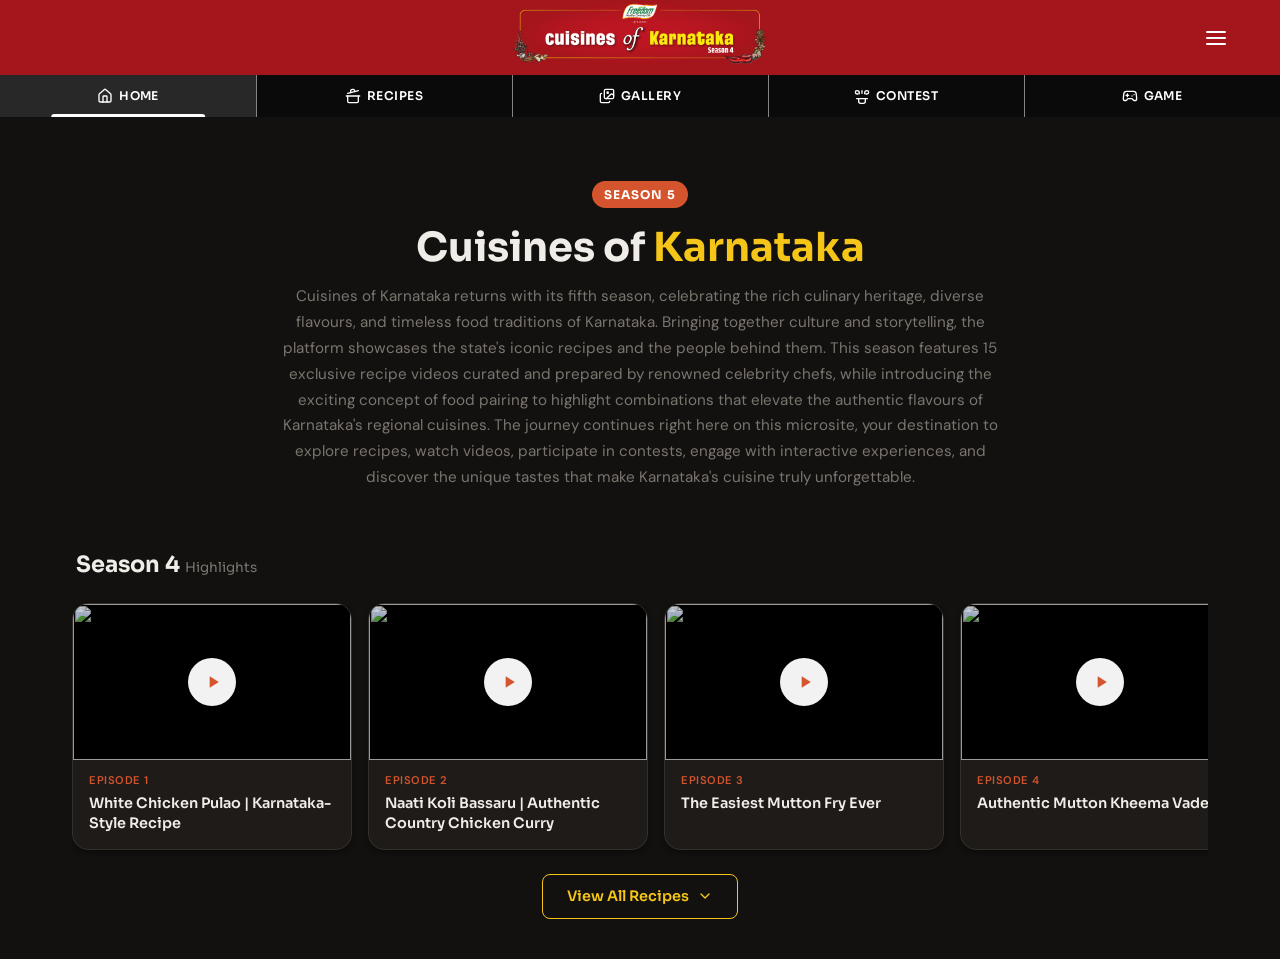
==== commit 9c7f5950: "extract shared nav CSS into common.css, deduplicate across all pages" ====
--- a/youtube season 4 links/index.html
+++ b/youtube season 4 links/index.html
@@ -3,17 +3,12 @@
 <head>
   <meta charset="UTF-8">
   <meta name="viewport" content="width=device-width, initial-scale=1.0">
-  <title>Season 4 — Complete Collection</title>
+  <title>Cuisines of Karnataka</title>
   <link rel="preconnect" href="https://fonts.googleapis.com">
   <link rel="preconnect" href="https://fonts.gstatic.com" crossorigin>
   <link href="https://fonts.googleapis.com/css2?family=Sora:wght@400;600;700&family=DM+Sans:wght@400;500&display=swap" rel="stylesheet">
+  <link rel="stylesheet" href="common.css">
   <style>
-    *, *::before, *::after {
-      box-sizing: border-box;
-      margin: 0;
-      padding: 0;
-    }
-
     :root {
       --bg: #131110;
       --surface: #1E1B18;
@@ -29,1045 +24,191 @@
       --radius: 16px;
     }
 
-    /* Site Header */
-    .site-header {
-      font-family: 'Sora', sans-serif;
-      position: relative;
-      z-index: 50;
-    }
-
-    /* Top red bar (75px) */
-    .header-top {
-      background: #A5161C;
-      height: 75px;
-      position: relative;
-    }
-
-    .header-top-inner {
-      max-width: 1440px;
+    /* ===== HERO ===== */
+    .hero {
+      max-width: 1200px;
       margin: 0 auto;
-      height: 100%;
+      padding: 3rem 1rem 2rem;
+      text-align: center;
+    }
+    .hero-badge {
+      display: inline-flex;
+      align-items: center;
+      gap: 6px;
+      background: var(--accent-secondary);
+      color: #fff;
+      font-family: 'Sora', sans-serif;
+      font-size: 0.75rem;
+      font-weight: 700;
+      text-transform: uppercase;
+      letter-spacing: 0.08em;
+      padding: 4px 12px;
+      border-radius: 999px;
+      margin-bottom: 1rem;
+    }
+    .hero h1 {
+      font-family: 'Sora', sans-serif;
+      font-size: 2rem;
+      font-weight: 700;
+      color: var(--text);
+      margin: 0 0 0.75rem;
+      line-height: 1.2;
+    }
+    .hero h1 span { color: var(--accent); }
+    .hero p {
+      font-size: 0.95rem;
+      color: var(--text-muted);
+      max-width: 720px;
+      margin: 0 auto;
+      line-height: 1.7;
+    }
+    @media (min-width: 640px) {
+      .hero { padding: 4rem 2rem 2.5rem; }
+      .hero h1 { font-size: 2.5rem; }
+    }
+
+    /* ===== FEATURED CAROUSEL ===== */
+    .featured {
+      max-width: 1200px;
+      margin: 0 auto;
+      padding: 1rem 1rem 2rem;
+    }
+    .featured-header {
       display: flex;
       align-items: center;
       justify-content: space-between;
-      padding: 0 1rem;
-      position: relative;
-    }
-
-    .header-top-left {
-      display: flex;
-      align-items: center;
-      gap: 0.75rem;
-    }
-
-    .logo {
-      position: absolute;
-      left: 50%;
-      transform: translateX(-50%);
-      top: 2px;
-      display: flex;
-      align-items: center;
-      flex-shrink: 0;
-    }
-
-    .logo img {
-      height: 62px;
-      width: auto;
-      display: block;
-    }
-
-    .mobile-menu-btn {
-      display: none;
-      align-items: center;
-      justify-content: center;
-      background: none;
-      border: none;
-      color: #fff;
-      cursor: pointer;
-      padding: 0.25rem;
-    }
-
-    .mobile-menu-btn svg {
-      width: 24px;
-      height: 24px;
-    }
-
-    .header-top-right {
-      display: flex;
-      align-items: center;
-      gap: 0.5rem;
-    }
-
-    .desktop-menu-btn {
-      display: flex;
-      align-items: center;
-      justify-content: center;
-      background: none;
-      border: none;
-      color: #fff;
-      cursor: pointer;
-      padding: 0.25rem;
-    }
-
-    .desktop-menu-btn svg {
-      width: 24px;
-      height: 24px;
-    }
-
-    /* Bottom strip (42px) */
-    .header-strip {
-      background: #000;
-      height: 42px;
-      position: relative;
-      display: none;
-    }
-
-    .header-strip::after {
-      content: '';
-      position: absolute;
-      inset: 0;
-      background: rgba(255,255,255,0.04);
-      pointer-events: none;
-    }
-
-    .strip-inner {
-      max-width: 1440px;
-      margin: 0 auto;
-      height: 100%;
-      position: relative;
-    }
-
-    .strip-divider {
-      position: absolute;
-      top: 0;
-      bottom: 0;
-      width: 1px;
-      background: rgba(255,255,255,0.5);
-    }
-
-    .strip-nav {
-      display: grid;
-      grid-template-columns: repeat(5, 1fr);
-      height: 100%;
-      position: relative;
-      z-index: 2;
-    }
-
-    .strip-nav a {
-      display: flex;
-      align-items: center;
-      justify-content: center;
-      gap: 6px;
-      color: #fff;
-      text-decoration: none;
-      font-family: 'Sora', sans-serif;
-      font-size: 0.75rem;
-      font-weight: 600;
-      text-transform: uppercase;
-      letter-spacing: 0.04em;
-      height: 100%;
-      transition: background 0.2s ease;
-    }
-
-    .strip-nav a:hover {
-      background: rgba(255,255,255,0.08);
-    }
-
-    .strip-nav a.active {
-      background: rgba(255,255,255,0.12);
-      position: relative;
-    }
-
-    .strip-nav a.active::after {
-      content: '';
-      position: absolute;
-      bottom: 0;
-      left: 50%;
-      transform: translateX(-50%);
-      width: 60%;
-      height: 3px;
-      background: #fff;
-      border-radius: 3px 3px 0 0;
-    }
-
-    /* Mobile nav overlay */
-    .mobile-nav {
-      position: fixed;
-      inset: 0;
-      background: rgba(0,0,0,0.6);
-      z-index: 100;
-      opacity: 0;
-      visibility: hidden;
-      transition: opacity 0.3s ease, visibility 0.3s ease;
-    }
-
-    .mobile-nav.open {
-      opacity: 1;
-      visibility: visible;
-    }
-
-    .mobile-nav-panel {
-      position: absolute;
-      top: 0;
-      right: 0;
-      width: 280px;
-      max-width: 80vw;
-      height: 100%;
-      background: #A5161C;
-      padding: 1.5rem;
-      transform: translateX(100%);
-      transition: transform 0.3s ease;
-    }
-
-    .mobile-nav.open .mobile-nav-panel {
-      transform: translateX(0);
-    }
-
-    .mobile-nav-close {
-      background: none;
-      border: none;
-      color: #fff;
-      cursor: pointer;
-      padding: 0.25rem;
-      margin-bottom: 1.5rem;
-      display: flex;
-    }
-
-    .mobile-nav-links {
-      display: flex;
-      flex-direction: column;
-      gap: 0.5rem;
-    }
-
-    .mobile-nav-links a {
-      display: flex;
-      align-items: center;
-      gap: 10px;
-      color: #fff;
-      text-decoration: none;
-      font-size: 1rem;
-      font-weight: 600;
-      text-transform: uppercase;
-      letter-spacing: 0.03em;
-      padding: 0.75rem 0;
-      border-bottom: 1px solid rgba(255,255,255,0.15);
-    }
-
-    .mobile-nav-links a svg {
-      flex-shrink: 0;
-    }
-
-    /* Desktop */
-    @media (min-width: 768px) {
-      .header-top-inner {
-        padding: 0 2rem;
-      }
-
-      .logo img {
-        height: 58px;
-      }
-
-      .header-strip {
-        display: block;
-      }
-    }
-
-    @media (min-width: 1024px) {
-      .header-top-inner {
-        padding: 0 3rem;
-      }
-
-      .logo img {
-        height: 64px;
-      }
-    }
-
-    body {
-      font-family: 'DM Sans', system-ui, -apple-system, sans-serif;
-      background-color: var(--bg);
-      color: var(--text);
-      line-height: 1.6;
-      -webkit-font-smoothing: antialiased;
-      scrollbar-width: thin;
-      scrollbar-color: #332F2A transparent;
-    }
-
-    body::-webkit-scrollbar {
-      width: 8px;
-    }
-
-    body::-webkit-scrollbar-track {
-      background: transparent;
-    }
-
-    body::-webkit-scrollbar-thumb {
-      background: #332F2A;
-      border-radius: 4px;
-    }
-
-    body::-webkit-scrollbar-thumb:hover {
-      background: #4A453E;
-    }
-
-    .container {
-      max-width: 1200px;
-      margin: 0 auto;
-      padding: 2rem 1rem 4rem;
-    }
-
-    .page-title {
-      display: flex;
-      align-items: center;
-      gap: 10px;
-      font-family: 'Sora', sans-serif;
-      font-size: 1.75rem;
+      margin-bottom: 1rem;
+      padding: 0 0.25rem;
+    }
+    .featured-header h2 {
+      font-family: 'Sora', sans-serif;
+      font-size: 1.25rem;
       font-weight: 700;
       color: var(--text);
-      padding: 0 1rem 0.25rem;
-    }
-
-    @media (min-width: 640px) {
-      .page-title {
-        justify-content: center;
-        font-size: 2rem;
-        text-align: center;
-        padding: 0 0 0.25rem;
-      }
-    }
-
-    .season-tabs {
+      margin: 0;
+    }
+    .featured-header h2 small {
+      font-weight: 400;
+      color: var(--text-muted);
+      font-size: 0.85rem;
+    }
+    .carousel {
       display: flex;
-      justify-content: flex-start;
-      gap: 0.375rem;
-      margin-bottom: 2.5rem;
-      padding: 0 1rem;
-      flex-wrap: nowrap;
+      gap: 1rem;
       overflow-x: auto;
+      scroll-snap-type: x mandatory;
       scrollbar-width: none;
+      padding: 0.25rem 0.25rem 0.5rem;
       -webkit-overflow-scrolling: touch;
     }
-
-    @media (min-width: 640px) {
-      .season-tabs {
-        justify-content: center;
-        padding: 0;
-      }
-    }
-
-    .season-tabs::-webkit-scrollbar {
-      display: none;
-    }
-
-    .season-tab {
-      font-family: 'Sora', sans-serif;
-      font-size: 0.875rem;
-      font-weight: 600;
-      color: var(--text-muted);
-      background: var(--surface);
-      border: 1px solid var(--border);
-      border-radius: 999px;
-      padding: 0.4rem 1rem;
-      cursor: pointer;
-      transition: all 0.2s ease;
-      white-space: nowrap;
-      flex-shrink: 0;
-    }
-
-    .season-tab:hover {
-      color: var(--text);
-      border-color: var(--border-hover);
-      background: var(--surface-hover);
-    }
-
-    .season-tab.active {
-      color: #fff;
-      background: var(--accent);
-      border-color: var(--accent);
-    }
-
-    .grid {
-      display: grid;
-      grid-template-columns: 1fr;
-      gap: 1.25rem;
-      transition: opacity 0.25s ease, transform 0.25s ease;
-    }
-
-    .grid.switching {
-      opacity: 0;
-      transform: translateY(12px);
-    }
-
-    @media (min-width: 640px) {
-      .grid {
-        grid-template-columns: repeat(2, 1fr);
-        gap: 1.5rem;
-      }
-      .container {
-        padding: 2.5rem 1.5rem 4rem;
-      }
-    }
-
-    @media (min-width: 1024px) {
-      .grid {
-        grid-template-columns: repeat(3, 1fr);
-        gap: 1.75rem;
-      }
-      .container {
-        padding: 3rem 2rem 5rem;
-      }
-    }
-
-    .card {
+    .carousel::-webkit-scrollbar { display: none; }
+    .carousel-card {
+      flex: 0 0 280px;
+      scroll-snap-align: start;
       background: var(--surface);
       border: 1px solid var(--border);
       border-radius: var(--radius);
       overflow: hidden;
-      transition: transform 0.3s ease, box-shadow 0.3s ease, border-color 0.3s ease;
+      cursor: pointer;
+      transition: transform 0.3s ease, border-color 0.3s ease;
       box-shadow: var(--shadow);
-      animation: cardIn 0.45s ease backwards;
-      animation-delay: calc(var(--i, 0) * 45ms);
-    }
-
-    .card:hover {
+    }
+    .carousel-card:hover {
       transform: translateY(-4px);
+      border-color: var(--border-hover);
       box-shadow: var(--shadow-hover);
-      border-color: var(--border-hover);
-    }
-
-    @keyframes cardIn {
-      from {
-        opacity: 0;
-        transform: translateY(16px);
-      }
-      to {
-        opacity: 1;
-        transform: translateY(0);
-      }
-    }
-
-    .video-wrapper {
-      position: relative;
+    }
+    .carousel-card .thumb {
       width: 100%;
-      aspect-ratio: 16 / 9;
-      background: #000;
-      overflow: hidden;
-    }
-
-    .poster {
-      position: absolute;
-      inset: 0;
-      cursor: pointer;
-      opacity: 1;
-      visibility: visible;
-      transition: opacity 0.4s ease, visibility 0.4s ease;
-    }
-
-    .poster img {
-      width: 100%;
-      height: 100%;
+      aspect-ratio: 16/9;
       object-fit: cover;
       display: block;
-      transition: transform 0.5s ease, filter 0.4s ease;
-    }
-
-    .card:hover .poster img {
-      transform: scale(1.05);
-      filter: brightness(1.1);
-    }
-
-    .play-overlay {
-      position: absolute;
-      inset: 0;
-      display: flex;
-      align-items: center;
-      justify-content: center;
-      background: rgba(0, 0, 0, 0.2);
-      transition: background 0.3s ease;
-    }
-
-    .poster:hover .play-overlay {
-      background: rgba(0, 0, 0, 0.35);
-    }
-
-    .play-btn {
-      width: 64px;
-      height: 64px;
-      background: rgba(255, 255, 255, 0.95);
-      border-radius: 50%;
-      display: flex;
-      align-items: center;
-      justify-content: center;
-      box-shadow: 0 4px 20px rgba(0, 0, 0, 0.4);
-      transition: transform 0.3s ease, background 0.3s ease;
-      backdrop-filter: blur(4px);
-    }
-
-    .poster:hover .play-btn {
-      transform: scale(1.1);
-      background: #fff;
-    }
-
-    .play-btn svg {
-      width: 24px;
-      height: 24px;
-      fill: var(--accent-secondary);
-      margin-left: 3px;
-    }
-
-    .player {
-      position: absolute;
-      inset: 0;
-      opacity: 0;
-      visibility: hidden;
-      transition: opacity 0.4s ease, visibility 0.4s ease;
-    }
-
-    .player iframe {
-      width: 100%;
-      height: 100%;
-      border: none;
-      display: block;
-    }
-
-    .card.active .poster {
-      opacity: 0;
-      visibility: hidden;
-      pointer-events: none;
-    }
-
-    .card.active .player {
-      opacity: 1;
-      visibility: visible;
-    }
-
-    .card-info {
-      padding: 1rem 1.25rem 1.25rem;
-    }
-
-    .episode-label {
-      display: inline-flex;
-      align-items: center;
-      gap: 0.5rem;
-      font-family: 'Sora', sans-serif;
-      font-size: 0.75rem;
+      background: #000;
+    }
+    .carousel-card .info {
+      padding: 0.75rem 1rem 1rem;
+    }
+    .carousel-card .video-wrapper { position:relative; width:100%; aspect-ratio:16/9; background:#000; overflow:hidden; }
+    .carousel-card .poster { position:absolute; inset:0; cursor:pointer; opacity:1; visibility:visible; transition:opacity .4s; }
+    .carousel-card .poster img { width:100%; height:100%; object-fit:cover; display:block; }
+    .carousel-card .play-overlay { position:absolute; inset:0; display:flex; align-items:center; justify-content:center; background:rgba(0,0,0,0.2); }
+    .carousel-card .play-btn { width:48px; height:48px; background:rgba(255,255,255,0.95); border-radius:50%; display:flex; align-items:center; justify-content:center; box-shadow:0 4px 20px rgba(0,0,0,0.4); }
+    .carousel-card .play-btn svg { width:20px; height:20px; fill:var(--accent-secondary); margin-left:2px; }
+    .carousel-card .player { position:absolute; inset:0; opacity:0; visibility:hidden; transition:opacity .4s; }
+    .carousel-card .player iframe { width:100%; height:100%; border:none; display:block; }
+    .carousel-card.active .poster { opacity:0; visibility:hidden; pointer-events:none; }
+    .carousel-card.active .player { opacity:1; visibility:visible; }
+    .carousel-card .info .ep {
+      font-size: 0.7rem;
       font-weight: 600;
       text-transform: uppercase;
       letter-spacing: 0.05em;
+      color: var(--accent-secondary);
+      margin-bottom: 0.25rem;
+    }
+    .carousel-card .info .title {
+      font-family: 'Sora', sans-serif;
+      font-size: 0.9rem;
+      font-weight: 600;
+      color: var(--text);
+      line-height: 1.35;
+    }
+    .view-more-wrap {
+      text-align: center;
+      margin-top: 1rem;
+    }
+    .view-more-btn {
+      display: inline-flex;
+      align-items: center;
+      gap: 8px;
+      font-family: 'Sora', sans-serif;
+      font-weight: 600;
+      font-size: 0.9rem;
       color: var(--accent);
-      margin-bottom: 0.375rem;
-    }
-
-    .episode-label::before {
-      content: '';
-      display: block;
-      width: 8px;
-      height: 8px;
-      background: var(--accent-secondary);
-      border-radius: 2px;
-    }
-
-    .episode-title {
-      font-family: 'Sora', sans-serif;
-      font-size: 1.125rem;
-      font-weight: 600;
-      line-height: 1.3;
-      color: var(--text);
-    }
-
-    .loading-hint {
-      position: absolute;
-      bottom: 12px;
-      left: 50%;
-      transform: translateX(-50%);
-      font-size: 0.75rem;
-      color: rgba(255,255,255,0.9);
-      background: rgba(0,0,0,0.5);
-      padding: 4px 12px;
-      border-radius: 20px;
-      pointer-events: none;
-      opacity: 0;
-      transition: opacity 0.3s ease;
-    }
-
-    .poster:hover .loading-hint {
-      opacity: 1;
-    }
-
-    footer {
-      text-align: center;
-      margin-top: 3rem;
-      color: var(--text-muted);
-      font-size: 0.875rem;
-    }
-
-    @keyframes card-highlight {
-      0%, 75% { box-shadow: 0 0 0 3px var(--accent), var(--shadow-hover); border-color: var(--accent); }
-      100% { box-shadow: 0 0 0 3px transparent, var(--shadow); border-color: transparent; }
-    }
-
-    .card.highlight {
-      animation: card-highlight 6.5s ease-out forwards;
-    }
-
-
-
-    .jump-fab {
-      position: fixed;
-      bottom: 1.5rem;
-      right: 1.5rem;
-      width: 48px;
-      height: 48px;
-      border-radius: 50%;
-      background: var(--accent-secondary);
-      border: none;
-      color: #fff;
-      cursor: pointer;
-      display: flex;
-      align-items: center;
-      justify-content: center;
-      box-shadow: 0 4px 16px rgba(212, 84, 46, 0.4);
-      z-index: 100;
-      transition: all 0.2s ease;
-    }
-
-    .jump-fab:hover {
-      background: #e8633a;
-      box-shadow: 0 6px 24px rgba(212, 84, 46, 0.55);
-      transform: scale(1.12);
-    }
-
-    .jump-fab svg {
-      stroke: #fff;
-    }
-
-    .jump-overlay {
-      position: fixed;
-      inset: 0;
-      background: rgba(0, 0, 0, 0.5);
-      z-index: 101;
-      opacity: 0;
-      visibility: hidden;
-      transition: opacity 0.2s ease, visibility 0.2s ease;
-    }
-
-    .jump-overlay.open {
-      opacity: 1;
-      visibility: visible;
-    }
-
-    .jump-panel {
-      position: fixed;
-      bottom: 5rem;
-      right: 1.5rem;
-      width: 320px;
-      max-width: calc(100vw - 2rem);
-      max-height: calc(100vh - 7rem);
-      background: var(--surface);
-      border: 1px solid var(--accent-secondary);
-      border-radius: var(--radius);
-      z-index: 102;
-      display: flex;
-      flex-direction: column;
-      box-shadow: 0 8px 32px rgba(0, 0, 0, 0.5), 0 0 0 1px rgba(212, 84, 46, 0.15);
-      opacity: 0;
-      visibility: hidden;
-      transform: translateY(12px) scale(0.96);
-      transition: opacity 0.25s ease, visibility 0.25s ease, transform 0.25s ease;
-    }
-
-    .jump-panel.open {
-      opacity: 1;
-      visibility: visible;
-      transform: translateY(0) scale(1);
-    }
-
-    .jump-panel-header {
-      display: flex;
-      align-items: center;
-      justify-content: space-between;
-      padding: 1rem 1.25rem;
-      border-bottom: 1px solid var(--border);
-      flex-shrink: 0;
-      background: linear-gradient(135deg, rgba(212,84,46,0.08) 0%, transparent 60%);
-    }
-
-    .jump-panel-header h3 {
-      font-family: 'Sora', sans-serif;
-      font-size: 1rem;
-      font-weight: 600;
-      color: var(--accent);
-    }
-
-    .jump-panel-close {
-      background: none;
-      border: none;
-      color: var(--text-muted);
-      cursor: pointer;
-      padding: 0.25rem;
-      display: flex;
-      align-items: center;
-      justify-content: center;
-      transition: color 0.2s ease;
-    }
-
-    .jump-panel-close:hover {
-      color: var(--accent-secondary);
-    }
-
-    .jump-search {
-      position: relative;
-      display: flex;
-      align-items: center;
-      gap: 0.5rem;
-      padding: 0 1.25rem 0.75rem;
-      border-bottom: 1px solid var(--border);
-      flex-shrink: 0;
-    }
-
-    .jump-search input {
-      flex: 1;
-      background: var(--bg);
-      border: 1px solid var(--border);
+      text-decoration: none;
+      padding: 10px 24px;
+      border: 1px solid var(--accent);
       border-radius: 8px;
-      padding: 0.5rem 2rem 0.5rem 0.75rem;
-      font-family: 'DM Sans', sans-serif;
-      font-size: 0.875rem;
-      color: var(--text);
-      outline: none;
-      transition: border-color 0.2s ease;
-    }
-
-    .jump-search input:focus {
-      border-color: var(--accent-secondary);
-      box-shadow: 0 0 0 3px rgba(212, 84, 46, 0.15);
-    }
-
-    .jump-search input::placeholder {
-      color: var(--text-muted);
-    }
-
-    .jump-search-icon {
-      flex-shrink: 0;
-      color: var(--text-muted);
-      display: flex;
-    }
-
-    .jump-search-clear {
-      position: absolute;
-      right: 1.6rem;
-      top: 50%;
-      transform: translateY(-62%);
-      background: none;
-      border: none;
-      color: var(--text-muted);
-      cursor: pointer;
-      padding: 0.125rem;
-      display: none;
-      align-items: center;
-      justify-content: center;
-      transition: color 0.2s ease;
-    }
-
-    .jump-search-clear.visible {
-      display: flex;
-    }
-
-    .jump-search-clear:hover {
-      color: var(--text);
-    }
-
-    .jump-panel-body {
-      overflow-y: auto;
-      padding: 0.5rem;
-      scrollbar-width: thin;
-      scrollbar-color: var(--border) transparent;
-    }
-
-    .jump-panel-body::-webkit-scrollbar {
-      width: 6px;
-    }
-
-    .jump-panel-body::-webkit-scrollbar-thumb {
-      background: var(--border);
-      border-radius: 3px;
-    }
-
-    .jump-season-group {
-      margin-bottom: 0.5rem;
-    }
-
-    .jump-season-label {
-      font-family: 'Sora', sans-serif;
-      font-size: 0.75rem;
-      font-weight: 600;
-      text-transform: uppercase;
-      letter-spacing: 0.05em;
-      color: var(--accent);
-      padding: 0.5rem 0.75rem;
-      margin-bottom: 0.25rem;
-    }
-
-    .jump-episode {
-      display: flex;
-      align-items: flex-start;
-      gap: 0.75rem;
-      padding: 0.5rem 0.75rem;
-      border-radius: 8px;
-      cursor: pointer;
-      transition: background 0.15s ease;
-    }
-
-    .jump-episode:hover {
-      background: var(--surface-hover);
-      outline: 1px solid rgba(212, 84, 46, 0.2);
-    }
-
-    .jump-episode-num {
-      font-family: 'Sora', sans-serif;
-      font-size: 0.75rem;
-      font-weight: 600;
-      color: var(--accent-secondary);
-      min-width: 1.5rem;
-      margin-top: 0.125rem;
-    }
-
-    .jump-episode-title {
-      font-size: 0.875rem;
-      color: var(--text);
-      line-height: 1.4;
-    }
-
-    /* Mobile bottom nav */
-    .bottom-nav {
-      display: none;
-    }
-
-    @media (max-width: 767px) {
-      body {
-        padding-bottom: 64px;
-      }
-
-      .jump-fab {
-        bottom: calc(1.5rem + 72px);
-      }
-
-      .bottom-nav {
-        display: flex;
-        position: fixed;
-        bottom: 0;
-        left: 0;
-        right: 0;
-        height: 64px;
-        background: linear-gradient(180deg, #A5161C 0%, #8C1217 100%);
-        z-index: 90;
-        box-shadow: 0 -3px 12px rgba(0,0,0,0.3);
-      }
-
-      .bottom-nav-inner {
-        display: flex;
-        align-items: center;
-        justify-content: space-around;
-        width: 100%;
-        max-width: 1440px;
-        margin: 0 auto;
-        height: 100%;
-        padding: 0 0.5rem;
-      }
-
-      .bottom-nav-item {
-        display: flex;
-        flex-direction: column;
-        align-items: center;
-        justify-content: center;
-        gap: 3px;
-        color: rgba(255,255,255,0.85);
-        text-decoration: none;
-        font-family: 'Sora', sans-serif;
-        font-size: 0.5rem;
-        font-weight: 600;
-        text-transform: uppercase;
-        letter-spacing: 0.06em;
-        flex: 1;
-        height: 100%;
-        position: relative;
-        transition: color 0.2s ease;
-      }
-
-      .bottom-nav-item svg {
-        width: 20px;
-        height: 20px;
-        opacity: 0.8;
-        transition: opacity 0.2s ease;
-      }
-
-      .bottom-nav-item.active,
-      .bottom-nav-item:active {
-        color: #fff;
-      }
-
-      .bottom-nav-item.active svg,
-      .bottom-nav-item:active svg {
-        opacity: 1;
-      }
-
-      .bottom-nav-item.active::after {
-        content: '';
-        position: absolute;
-        bottom: 0;
-        left: 50%;
-        transform: translateX(-50%);
-        width: 40%;
-        height: 3px;
-        background: #fff;
-        border-radius: 3px 3px 0 0;
-      }
-    }
+      transition: background 0.2s;
+    }
+    .view-more-btn:hover {
+      background: rgba(245,197,24,0.1);
+    }
+    @media (min-width: 640px) {
+      .featured { padding: 1rem 2rem 2.5rem; }
+      .featured-header h2 { font-size: 1.4rem; }
+    }
+
+
+
+
   </style>
 </head>
 <body>
-  <header class="site-header">
-    <div class="header-top">
-      <div class="header-top-inner">
-        <div class="header-top-left">
-          <button class="mobile-menu-btn" id="mobile-menu-btn" aria-label="Open menu">
-            <svg viewBox="0 0 24 24" fill="none" stroke="currentColor" stroke-width="2" stroke-linecap="round">
-              <line x1="3" y1="6" x2="21" y2="6"></line>
-              <line x1="3" y1="12" x2="21" y2="12"></line>
-              <line x1="3" y1="18" x2="21" y2="18"></line>
-            </svg>
-          </button>
-          <a href="#" class="logo">
-            <img src="logo.jpg" alt="COK — Cooking with Kannadigas">
-          </a>
-        </div>
-        <div class="header-top-right">
-          <button class="desktop-menu-btn" id="desktop-menu-btn" aria-label="Open menu">
-            <svg viewBox="0 0 24 24" fill="none" stroke="currentColor" stroke-width="2" stroke-linecap="round">
-              <line x1="3" y1="6" x2="21" y2="6"></line>
-              <line x1="3" y1="12" x2="21" y2="12"></line>
-              <line x1="3" y1="18" x2="21" y2="18"></line>
-            </svg>
-          </button>
-        </div>
-      </div>
+<div id="nav-header"></div>
+
+  <section class="hero">
+    <div class="hero-badge">Season 5</div>
+    <h1>Cuisines of <span>Karnataka</span></h1>
+    <p>Cuisines of Karnataka returns with its fifth season, celebrating the rich culinary heritage, diverse flavours, and timeless food traditions of Karnataka. Bringing together culture and storytelling, the platform showcases the state's iconic recipes and the people behind them. This season features 15 exclusive recipe videos curated and prepared by renowned celebrity chefs, while introducing the exciting concept of food pairing to highlight combinations that elevate the authentic flavours of Karnataka's regional cuisines. The journey continues right here on this microsite, your destination to explore recipes, watch videos, participate in contests, engage with interactive experiences, and discover the unique tastes that make Karnataka's cuisine truly unforgettable.</p>
+  </section>
+
+  <section class="featured" id="featured">
+    <div class="featured-header">
+      <h2>Season 4 <small>Highlights</small></h2>
     </div>
-
-    <div class="header-strip">
-      <div class="strip-inner">
-        <div class="strip-divider" style="left:20%"></div>
-        <div class="strip-divider" style="left:40%"></div>
-        <div class="strip-divider" style="left:60%"></div>
-        <div class="strip-divider" style="left:80%"></div>
-        <nav class="strip-nav">
-          <a href="#"><svg width="16" height="16" viewBox="0 0 24 24" fill="none" stroke="currentColor" stroke-width="2" stroke-linecap="round" stroke-linejoin="round"><path d="M15 21v-8a1 1 0 0 0-1-1h-4a1 1 0 0 0-1 1v8"/><path d="M3 10a2 2 0 0 1 .709-1.528l7-6a2 2 0 0 1 2.582 0l7 6A2 2 0 0 1 21 10v9a2 2 0 0 1-2 2H5a2 2 0 0 1-2-2z"/></svg>Home</a>
-          <a href="#" class="active"><svg width="16" height="16" viewBox="0 0 24 24" fill="none" stroke="currentColor" stroke-width="2" stroke-linecap="round" stroke-linejoin="round"><path d="M2 12h20"/><path d="M20 12v8a2 2 0 0 1-2 2H6a2 2 0 0 1-2-2v-8"/><path d="m4 8 16-4"/><path d="m8.86 6.78-.45-1.81a2 2 0 0 1 1.45-2.43l1.94-.48a2 2 0 0 1 2.43 1.46l.45 1.8"/></svg>Recipes</a>
-          <a href="#"><svg width="16" height="16" viewBox="0 0 24 24" fill="none" stroke="currentColor" stroke-width="2" stroke-linecap="round" stroke-linejoin="round"><path d="m22 11-1.296-1.296a2.4 2.4 0 0 0-3.408 0L11 16"/><path d="M4 8a2 2 0 0 0-2 2v10a2 2 0 0 0 2 2h10a2 2 0 0 0 2-2"/><circle cx="13" cy="7" r="1" fill="currentColor"/><rect x="8" y="2" width="14" height="14" rx="2"/></svg>Gallery</a>
-          <a href="#"><svg width="16" height="16" viewBox="0 0 24 24" fill="none" stroke="currentColor" stroke-width="2" stroke-linecap="round" stroke-linejoin="round"><path d="M6 9H4.5a2.5 2.5 0 0 1 0-5C7 4 8 5.5 8 8v.5"/><path d="M18 9h1.5a2.5 2.5 0 0 0 0-5C17 4 16 5.5 16 8v.5"/><path d="M4 16h16"/><path d="M12 4v4"/><path d="M7 16v4a3 3 0 0 0 3 3h4a3 3 0 0 0 3-3v-4"/></svg>Contest</a>
-          <a href="game.html"><svg width="16" height="16" viewBox="0 0 24 24" fill="none" stroke="currentColor" stroke-width="2" stroke-linecap="round" stroke-linejoin="round"><line x1="6" x2="10" y1="11" y2="11"/><line x1="8" x2="8" y1="9" y2="13"/><line x1="15" x2="15.01" y1="12" y2="12"/><line x1="18" x2="18.01" y1="10" y2="10"/><path d="M17.32 5H6.68a4 4 0 0 0-3.978 3.59c-.006.052-.01.101-.017.152C2.604 9.416 2 14.456 2 16a3 3 0 0 0 3 3c1 0 1.5-.5 2-1l1.414-1.414A2 2 0 0 1 9.828 16h4.344a2 2 0 0 1 1.414.586L17 18c.5.5 1 1 2 1a3 3 0 0 0 3-3c0-1.545-.604-6.584-.685-7.258-.007-.05-.011-.1-.017-.151A4 4 0 0 0 17.32 5z"/></svg>Game</a>
-        </nav>
-      </div>
+    <div class="carousel" id="featuredCarousel"></div>
+    <div class="view-more-wrap">
+      <a href="recipes.html" class="view-more-btn">View All Recipes <svg width="16" height="16" viewBox="0 0 24 24" fill="none" stroke="currentColor" stroke-width="2" stroke-linecap="round" stroke-linejoin="round"><polyline points="6 9 12 15 18 9"/></svg></a>
     </div>
-
-    <div class="mobile-nav" id="mobile-nav">
-      <div class="mobile-nav-panel">
-        <button class="mobile-nav-close" id="mobile-nav-close" aria-label="Close menu">
-          <svg width="24" height="24" viewBox="0 0 24 24" fill="none" stroke="currentColor" stroke-width="2" stroke-linecap="round">
-            <line x1="18" y1="6" x2="6" y2="18"></line>
-            <line x1="6" y1="6" x2="18" y2="18"></line>
-          </svg>
-        </button>
-        <nav class="mobile-nav-links">
-          <a href="#"><svg width="16" height="16" viewBox="0 0 24 24" fill="none" stroke="currentColor" stroke-width="2" stroke-linecap="round" stroke-linejoin="round"><path d="M15 21v-8a1 1 0 0 0-1-1h-4a1 1 0 0 0-1 1v8"/><path d="M3 10a2 2 0 0 1 .709-1.528l7-6a2 2 0 0 1 2.582 0l7 6A2 2 0 0 1 21 10v9a2 2 0 0 1-2 2H5a2 2 0 0 1-2-2z"/></svg>Home</a>
-          <a href="#" class="active"><svg width="16" height="16" viewBox="0 0 24 24" fill="none" stroke="currentColor" stroke-width="2" stroke-linecap="round" stroke-linejoin="round"><path d="M2 12h20"/><path d="M20 12v8a2 2 0 0 1-2 2H6a2 2 0 0 1-2-2v-8"/><path d="m4 8 16-4"/><path d="m8.86 6.78-.45-1.81a2 2 0 0 1 1.45-2.43l1.94-.48a2 2 0 0 1 2.43 1.46l.45 1.8"/></svg>Recipes</a>
-          <a href="#"><svg width="16" height="16" viewBox="0 0 24 24" fill="none" stroke="currentColor" stroke-width="2" stroke-linecap="round" stroke-linejoin="round"><path d="m22 11-1.296-1.296a2.4 2.4 0 0 0-3.408 0L11 16"/><path d="M4 8a2 2 0 0 0-2 2v10a2 2 0 0 0 2 2h10a2 2 0 0 0 2-2"/><circle cx="13" cy="7" r="1" fill="currentColor"/><rect x="8" y="2" width="14" height="14" rx="2"/></svg>Gallery</a>
-          <a href="#"><svg width="16" height="16" viewBox="0 0 24 24" fill="none" stroke="currentColor" stroke-width="2" stroke-linecap="round" stroke-linejoin="round"><path d="M6 9H4.5a2.5 2.5 0 0 1 0-5C7 4 8 5.5 8 8v.5"/><path d="M18 9h1.5a2.5 2.5 0 0 0 0-5C17 4 16 5.5 16 8v.5"/><path d="M4 16h16"/><path d="M12 4v4"/><path d="M7 16v4a3 3 0 0 0 3 3h4a3 3 0 0 0 3-3v-4"/></svg>Contest</a>
-          <a href="game.html"><svg width="16" height="16" viewBox="0 0 24 24" fill="none" stroke="currentColor" stroke-width="2" stroke-linecap="round" stroke-linejoin="round"><line x1="6" x2="10" y1="11" y2="11"/><line x1="8" x2="8" y1="9" y2="13"/><line x1="15" x2="15.01" y1="12" y2="12"/><line x1="18" x2="18.01" y1="10" y2="10"/><path d="M17.32 5H6.68a4 4 0 0 0-3.978 3.59c-.006.052-.01.101-.017.152C2.604 9.416 2 14.456 2 16a3 3 0 0 0 3 3c1 0 1.5-.5 2-1l1.414-1.414A2 2 0 0 1 9.828 16h4.344a2 2 0 0 1 1.414.586L17 18c.5.5 1 1 2 1a3 3 0 0 0 3-3c0-1.545-.604-6.584-.685-7.258-.007-.05-.011-.1-.017-.151A4 4 0 0 0 17.32 5z"/></svg>Game</a>
-        </nav>
-      </div>
-    </div>
-  </header>
-
-  <div class="container">
-    <h1 class="page-title">
-      <svg width="28" height="28" viewBox="0 0 24 24" fill="#F5C518" stroke="#F5C518" stroke-width="1.5" stroke-linecap="round" stroke-linejoin="round"><path d="M2 12h20"/><path d="M20 12v8a2 2 0 0 1-2 2H6a2 2 0 0 1-2-2v-8"/><path d="m4 8 16-4"/><path d="m8.86 6.78-.45-1.81a2 2 0 0 1 1.45-2.43l1.94-.48a2 2 0 0 1 2.43 1.46l.45 1.8"/></svg>
-      Recipes
-    </h1>
-    <nav class="season-tabs" id="season-tabs"></nav>
-
-    <div class="grid" id="video-grid"></div>
-
-    <footer>
-      <p>Playlist: PL4tXltXT0TCWhrTT31fLGpTr2VoHHHov5</p>
-    </footer>
-  </div>
-
-  <button class="jump-fab" id="jump-fab" aria-label="Jump to episode">
-    <svg width="20" height="20" viewBox="0 0 24 24" fill="none" stroke="currentColor" stroke-width="2" stroke-linecap="round" stroke-linejoin="round">
-      <line x1="8" y1="6" x2="21" y2="6"></line>
-      <line x1="8" y1="12" x2="21" y2="12"></line>
-      <line x1="8" y1="18" x2="21" y2="18"></line>
-      <line x1="3" y1="6" x2="3.01" y2="6"></line>
-      <line x1="3" y1="12" x2="3.01" y2="12"></line>
-      <line x1="3" y1="18" x2="3.01" y2="18"></line>
-    </svg>
-  </button>
-
-  <div class="jump-overlay" id="jump-overlay"></div>
-
-  <div class="jump-panel" id="jump-panel">
-    <div class="jump-panel-header">
-      <h3>Jump to Episode</h3>
-      <button class="jump-panel-close" id="jump-close" aria-label="Close panel">
-        <svg width="18" height="18" viewBox="0 0 24 24" fill="none" stroke="currentColor" stroke-width="2" stroke-linecap="round" stroke-linejoin="round">
-          <line x1="18" y1="6" x2="6" y2="18"></line>
-          <line x1="6" y1="6" x2="18" y2="18"></line>
-        </svg>
-      </button>
-    </div>
-    <div class="jump-search">
-      <span class="jump-search-icon">
-        <svg width="16" height="16" viewBox="0 0 24 24" fill="none" stroke="currentColor" stroke-width="2" stroke-linecap="round" stroke-linejoin="round">
-          <circle cx="11" cy="11" r="8"></circle>
-          <line x1="21" y1="21" x2="16.65" y2="16.65"></line>
-        </svg>
-      </span>
-      <input type="text" id="jump-search-input" placeholder="Search episodes..." autocomplete="off">
-      <button class="jump-search-clear" id="jump-search-clear" aria-label="Clear search">
-        <svg width="14" height="14" viewBox="0 0 24 24" fill="none" stroke="currentColor" stroke-width="2" stroke-linecap="round" stroke-linejoin="round">
-          <line x1="18" y1="6" x2="6" y2="18"></line>
-          <line x1="6" y1="6" x2="18" y2="18"></line>
-        </svg>
-      </button>
-    </div>
-    <div class="jump-panel-body" id="jump-panel-body"></div>
-  </div>
-
-  <nav class="bottom-nav">
-    <div class="bottom-nav-inner">
-      <a href="#" class="bottom-nav-item">
-        <svg width="16" height="16" viewBox="0 0 24 24" fill="none" stroke="currentColor" stroke-width="2" stroke-linecap="round" stroke-linejoin="round"><path d="M15 21v-8a1 1 0 0 0-1-1h-4a1 1 0 0 0-1 1v8"/><path d="M3 10a2 2 0 0 1 .709-1.528l7-6a2 2 0 0 1 2.582 0l7 6A2 2 0 0 1 21 10v9a2 2 0 0 1-2 2H5a2 2 0 0 1-2-2z"/></svg>
-        Home
-      </a>
-      <a href="#" class="bottom-nav-item active">
-        <svg width="20" height="20" viewBox="0 0 24 24" fill="none" stroke="currentColor" stroke-width="2" stroke-linecap="round" stroke-linejoin="round"><path d="M2 12h20"/><path d="M20 12v8a2 2 0 0 1-2 2H6a2 2 0 0 1-2-2v-8"/><path d="m4 8 16-4"/><path d="m8.86 6.78-.45-1.81a2 2 0 0 1 1.45-2.43l1.94-.48a2 2 0 0 1 2.43 1.46l.45 1.8"/></svg>
-        Recipes
-      </a>
-      <a href="#" class="bottom-nav-item">
-        <svg width="16" height="16" viewBox="0 0 24 24" fill="none" stroke="currentColor" stroke-width="2" stroke-linecap="round" stroke-linejoin="round"><path d="m22 11-1.296-1.296a2.4 2.4 0 0 0-3.408 0L11 16"/><path d="M4 8a2 2 0 0 0-2 2v10a2 2 0 0 0 2 2h10a2 2 0 0 0 2-2"/><circle cx="13" cy="7" r="1" fill="currentColor"/><rect x="8" y="2" width="14" height="14" rx="2"/></svg>
-        Gallery
-      </a>
-      <a href="#" class="bottom-nav-item">
-        <svg width="16" height="16" viewBox="0 0 24 24" fill="none" stroke="currentColor" stroke-width="2" stroke-linecap="round" stroke-linejoin="round"><path d="M6 9H4.5a2.5 2.5 0 0 1 0-5C7 4 8 5.5 8 8v.5"/><path d="M18 9h1.5a2.5 2.5 0 0 0 0-5C17 4 16 5.5 16 8v.5"/><path d="M4 16h16"/><path d="M12 4v4"/><path d="M7 16v4a3 3 0 0 0 3 3h4a3 3 0 0 0 3-3v-4"/></svg>
-        Contest
-      </a>
-      <a href="game.html" class="bottom-nav-item">
-        <svg width="16" height="16" viewBox="0 0 24 24" fill="none" stroke="currentColor" stroke-width="2" stroke-linecap="round" stroke-linejoin="round"><line x1="6" x2="10" y1="11" y2="11"/><line x1="8" x2="8" y1="9" y2="13"/><line x1="15" x2="15.01" y1="12" y2="12"/><line x1="18" x2="18.01" y1="10" y2="10"/><path d="M17.32 5H6.68a4 4 0 0 0-3.978 3.59c-.006.052-.01.101-.017.152C2.604 9.416 2 14.456 2 16a3 3 0 0 0 3 3c1 0 1.5-.5 2-1l1.414-1.414A2 2 0 0 1 9.828 16h4.344a2 2 0 0 1 1.414.586L17 18c.5.5 1 1 2 1a3 3 0 0 0 3-3c0-1.545-.604-6.584-.685-7.258-.007-.05-.011-.1-.017-.151A4 4 0 0 0 17.32 5z"/></svg>
-        Game
-      </a>
-    </div>
-  </nav>
-
+  </section>
+
+<div id="nav-bottom"></div>
+
+  <script src="nav.js"></script>
   <script>
+    injectNav('home');
+
     const seasons = [
       {
         number: 4,
@@ -1155,222 +296,36 @@
       }
     ];
 
-    const grid = document.getElementById('video-grid');
-    const tabsContainer = document.getElementById('season-tabs');
-    const footerText = document.querySelector('footer p');
-
-    let currentSeason = 0;
-
-    function buildCard(video, index, season) {
-      const card = document.createElement('article');
-      card.className = 'card';
-      card.style.setProperty('--i', index);
-
-      const playlistIndex = index + 1;
-      const embedUrl = `https://www.youtube.com/embed/${video.id}?autoplay=1&list=${season.playlist}&index=${playlistIndex}`;
-      const thumbUrl = `https://img.youtube.com/vi/${video.id}/hqdefault.jpg`;
-
-      card.innerHTML = `
-        <div class="video-wrapper">
-          <div class="poster" role="button" aria-label="Play Episode ${video.episode}">
-            <img src="${thumbUrl}" alt="Episode ${video.episode} thumbnail" loading="lazy">
-            <div class="play-overlay">
-              <div class="play-btn">
-                <svg viewBox="0 0 24 24" xmlns="http://www.w3.org/2000/svg">
-                  <path d="M8 5v14l11-7z"/>
-                </svg>
-              </div>
-            </div>
-            <span class="loading-hint">Click to load video</span>
-          </div>
-          <div class="player"></div>
-        </div>
-        <div class="card-info">
-          <div class="episode-label">Episode ${video.episode}</div>
-          <div class="episode-title">${video.title}</div>
-        </div>
-      `;
-
-      const poster = card.querySelector('.poster');
-      const playerContainer = card.querySelector('.player');
-
-      poster.addEventListener('click', () => {
-        if (card.classList.contains('active')) return;
-
-        // stop any previously playing video
-        const prevActive = grid.querySelector('.card.active');
-        if (prevActive) {
-          prevActive.classList.remove('active');
-          const prevPlayer = prevActive.querySelector('.player');
-          if (prevPlayer) prevPlayer.innerHTML = '';
-        }
-
-        card.classList.add('active');
-
-        const iframe = document.createElement('iframe');
-        iframe.setAttribute('src', embedUrl);
-        iframe.setAttribute('title', `YouTube video player - Episode ${video.episode}`);
-        iframe.setAttribute('allow', 'accelerometer; autoplay; clipboard-write; encrypted-media; gyroscope; picture-in-picture; web-share');
-        iframe.setAttribute('allowfullscreen', '');
-
-        playerContainer.appendChild(iframe);
+    /* Featured carousel */
+    function buildFeaturedCarousel() {
+      var container = document.getElementById('featuredCarousel');
+      if (!container || !seasons || !seasons[0]) return;
+      var s4 = seasons[0];
+      s4.videos.forEach(function(video) {
+        var card = document.createElement('div');
+        card.className = 'carousel-card';
+        var embedUrl = 'https://www.youtube.com/embed/'+video.id+'?autoplay=1&list='+s4.playlist+'&index='+video.episode;
+        card.innerHTML = '<div class="video-wrapper">\
+          <div class="poster" role="button">\
+            <img src="https://img.youtube.com/vi/'+video.id+'/hqdefault.jpg" alt="" loading="lazy">\
+            <div class="play-overlay"><div class="play-btn"><svg viewBox="0 0 24 24" xmlns="http://www.w3.org/2000/svg"><path d="M8 5v14l11-7z"/></svg></div></div>\
+          </div>\
+          <div class="player"></div>\
+        </div>\
+        <div class="info"><div class="ep">Episode '+video.episode+'</div><div class="title">'+video.title+'</div></div>';
+        card.querySelector('.poster').addEventListener('click', function() {
+          if (card.classList.contains('active')) return;
+          card.classList.add('active');
+          var iframe = document.createElement('iframe');
+          iframe.setAttribute('src', embedUrl);
+          iframe.setAttribute('allow', 'accelerometer; autoplay; clipboard-write; encrypted-media; gyroscope; picture-in-picture; web-share');
+          iframe.setAttribute('allowfullscreen', '');
+          card.querySelector('.player').appendChild(iframe);
+        });
+        container.appendChild(card);
       });
-
-      return card;
-    }
-
-    function renderSeason(index, onDone) {
-      const season = seasons[index];
-
-      document.title = `Season ${season.number} — Complete Collection`;
-      footerText.textContent = `Playlist: ${season.playlist}`;
-
-      tabsContainer.querySelectorAll('.season-tab').forEach((btn, i) => {
-        btn.classList.toggle('active', i === index);
-      });
-
-      grid.classList.add('switching');
-
-      setTimeout(() => {
-        grid.innerHTML = '';
-        season.videos.forEach((video, i) => {
-          grid.appendChild(buildCard(video, i, season));
-        });
-        grid.classList.remove('switching');
-        if (onDone) onDone();
-      }, 220);
-    }
-
-    seasons.forEach((s, i) => {
-      const btn = document.createElement('button');
-      btn.className = 'season-tab';
-      btn.textContent = `Season ${s.number}`;
-      btn.addEventListener('click', () => {
-        if (i === currentSeason) return;
-        currentSeason = i;
-        renderSeason(i);
-      });
-      tabsContainer.appendChild(btn);
-    });
-
-    renderSeason(0);
-
-    const jumpFab = document.getElementById('jump-fab');
-    const jumpOverlay = document.getElementById('jump-overlay');
-    const jumpPanel = document.getElementById('jump-panel');
-    const jumpClose = document.getElementById('jump-close');
-    const jumpPanelBody = document.getElementById('jump-panel-body');
-    const jumpSearchInput = document.getElementById('jump-search-input');
-    const jumpSearchClear = document.getElementById('jump-search-clear');
-
-    let jumpEpisodeItems = [];
-
-    function highlightCard(card) {
-      if (!card) return;
-      card.classList.remove('highlight');
-      void card.offsetWidth;
-      card.classList.add('highlight');
-    }
-
-    function buildJumpPanel() {
-      jumpPanelBody.innerHTML = '';
-      jumpEpisodeItems = [];
-      seasons.forEach(season => {
-        const group = document.createElement('div');
-        group.className = 'jump-season-group';
-
-        const label = document.createElement('div');
-        label.className = 'jump-season-label';
-        label.textContent = `Season ${season.number}`;
-        group.appendChild(label);
-
-        season.videos.forEach((video, idx) => {
-          const item = document.createElement('div');
-          item.className = 'jump-episode';
-          item.dataset.title = video.title.toLowerCase();
-          item.innerHTML = `
-            <span class="jump-episode-num">${video.episode}</span>
-            <span class="jump-episode-title">${video.title}</span>
-          `;
-          item.addEventListener('click', () => {
-            closeJumpPanel();
-            const seasonIdx = seasons.indexOf(season);
-            if (seasonIdx !== currentSeason) {
-              currentSeason = seasonIdx;
-              renderSeason(seasonIdx, () => {
-                const card = grid.children[idx];
-                if (card) { card.scrollIntoView({ behavior: 'smooth', block: 'start' }); highlightCard(card); }
-              });
-            } else {
-              const card = grid.children[idx];
-              if (card) { card.scrollIntoView({ behavior: 'smooth', block: 'start' }); highlightCard(card); }
-            }
-          });
-          group.appendChild(item);
-          jumpEpisodeItems.push({ item, group });
-        });
-
-        jumpPanelBody.appendChild(group);
-      });
-    }
-
-    function filterJumpPanel(query) {
-      const q = query.trim().toLowerCase();
-      jumpSearchClear.classList.toggle('visible', q.length > 0);
-
-      jumpEpisodeItems.forEach(({ item, group }) => {
-        const matches = !q || item.dataset.title.includes(q);
-        item.style.display = matches ? '' : 'none';
-      });
-
-      jumpPanelBody.querySelectorAll('.jump-season-group').forEach(group => {
-        const visible = group.querySelectorAll('.jump-episode:not([style*="display: none"])').length > 0;
-        group.style.display = visible ? '' : 'none';
-      });
-    }
-
-    function openJumpPanel() {
-      jumpOverlay.classList.add('open');
-      jumpPanel.classList.add('open');
-      jumpSearchInput.focus();
-    }
-
-    function closeJumpPanel() {
-      jumpOverlay.classList.remove('open');
-      jumpPanel.classList.remove('open');
-      jumpSearchInput.value = '';
-      filterJumpPanel('');
-    }
-
-    jumpFab.addEventListener('click', openJumpPanel);
-    jumpClose.addEventListener('click', closeJumpPanel);
-    jumpOverlay.addEventListener('click', closeJumpPanel);
-    jumpSearchInput.addEventListener('input', (e) => filterJumpPanel(e.target.value));
-    jumpSearchClear.addEventListener('click', () => {
-      jumpSearchInput.value = '';
-      filterJumpPanel('');
-      jumpSearchInput.focus();
-    });
-
-    buildJumpPanel();
-
-    /* Mobile header nav */
-    const mobileMenuBtn = document.getElementById('mobile-menu-btn');
-    const desktopMenuBtn = document.getElementById('desktop-menu-btn');
-    const mobileNav = document.getElementById('mobile-nav');
-    const mobileNavClose = document.getElementById('mobile-nav-close');
-
-    function openMobileNav() { mobileNav.classList.add('open'); }
-    function closeMobileNav() { mobileNav.classList.remove('open'); }
-
-    if (mobileNav && mobileNavClose) {
-      mobileNavClose.addEventListener('click', closeMobileNav);
-      mobileNav.addEventListener('click', (e) => {
-        if (e.target === mobileNav) closeMobileNav();
-      });
-    }
-    if (mobileMenuBtn) mobileMenuBtn.addEventListener('click', openMobileNav);
-    if (desktopMenuBtn) desktopMenuBtn.addEventListener('click', openMobileNav);
+    }
+    buildFeaturedCarousel();
   </script>
 </body>
 </html>
--- a/youtube season 4 links/common.css
+++ b/youtube season 4 links/common.css
@@ -0,0 +1,180 @@
+*, *::before, *::after { box-sizing: border-box; margin: 0; padding: 0; }
+
+:root {
+  --bg: #131110;
+  --surface: #1E1B18;
+  --surface-hover: #2A2622;
+  --border: #332F2A;
+  --border-hover: #4A453E;
+  --text: #F0EDE8;
+  --text-muted: #7A756E;
+  --accent: #F5C518;
+  --accent-secondary: #D4542E;
+  --shadow: 0 4px 6px -1px rgba(0,0,0,0.3), 0 2px 4px -2px rgba(0,0,0,0.2);
+  --shadow-hover: 0 20px 25px -5px rgba(0,0,0,0.4), 0 8px 10px -6px rgba(0,0,0,0.3);
+  --radius: 16px;
+}
+
+html { height: 100%; }
+
+body {
+  font-family: 'DM Sans', system-ui, -apple-system, sans-serif;
+  background-color: var(--bg);
+  color: var(--text);
+  line-height: 1.6;
+  min-height: 100%;
+  -webkit-font-smoothing: antialiased;
+  scrollbar-width: thin;
+  scrollbar-color: #332F2A transparent;
+}
+
+body::-webkit-scrollbar { width: 8px; }
+body::-webkit-scrollbar-track { background: transparent; }
+body::-webkit-scrollbar-thumb { background: #332F2A; border-radius: 4px; }
+body::-webkit-scrollbar-thumb:hover { background: #4A453E; }
+
+/* Site Header */
+.site-header { font-family: 'Sora', sans-serif; position: relative; z-index: 50; }
+
+.header-top { background: #A5161C; height: 75px; position: relative; }
+
+.header-top-inner {
+  max-width: 1440px; margin: 0 auto; height: 100%;
+  display: flex; align-items: center; justify-content: space-between;
+  padding: 0 1rem; position: relative;
+}
+
+.header-top-left { display: flex; align-items: center; gap: 0.75rem; }
+
+.logo {
+  position: absolute; left: 50%; transform: translateX(-50%);
+  top: 2px; display: flex; align-items: center; flex-shrink: 0;
+}
+
+.logo img { height: 62px; width: auto; display: block; }
+
+.mobile-menu-btn {
+  display: none; align-items: center; justify-content: center;
+  background: none; border: none; color: #fff; cursor: pointer; padding: 0.25rem;
+}
+.mobile-menu-btn svg { width: 24px; height: 24px; }
+
+.header-top-right { display: flex; align-items: center; gap: 0.5rem; }
+
+.desktop-menu-btn {
+  display: flex; align-items: center; justify-content: center;
+  background: none; border: none; color: #fff; cursor: pointer; padding: 0.25rem;
+}
+.desktop-menu-btn svg { width: 24px; height: 24px; }
+
+/* Header strip (42px) */
+.header-strip { background: #000; height: 42px; position: relative; display: none; }
+.header-strip::after {
+  content: ''; position: absolute; inset: 0;
+  background: rgba(255,255,255,0.04); pointer-events: none;
+}
+
+.strip-inner { max-width: 1440px; margin: 0 auto; height: 100%; position: relative; }
+
+.strip-divider {
+  position: absolute; top: 0; bottom: 0;
+  width: 1px; background: rgba(255,255,255,0.5);
+}
+
+.strip-nav {
+  display: grid; grid-template-columns: repeat(5, 1fr);
+  height: 100%; position: relative; z-index: 2;
+}
+
+.strip-nav a {
+  display: flex; align-items: center; justify-content: center; gap: 6px;
+  color: #fff; text-decoration: none; font-family: 'Sora', sans-serif;
+  font-size: 0.75rem; font-weight: 600; text-transform: uppercase;
+  letter-spacing: 0.04em; height: 100%; transition: background 0.2s ease;
+}
+
+.strip-nav a:hover { background: rgba(255,255,255,0.08); }
+
+.strip-nav a.active {
+  background: rgba(255,255,255,0.12); position: relative;
+}
+
+.strip-nav a.active::after {
+  content: ''; position: absolute; bottom: 0; left: 50%;
+  transform: translateX(-50%); width: 60%; height: 3px;
+  background: #fff; border-radius: 3px 3px 0 0;
+}
+
+/* Mobile nav */
+.mobile-nav {
+  position: fixed; inset: 0; background: rgba(0,0,0,0.6);
+  z-index: 100; opacity: 0; visibility: hidden;
+  transition: opacity 0.3s ease, visibility 0.3s ease;
+}
+.mobile-nav.open { opacity: 1; visibility: visible; }
+
+.mobile-nav-panel {
+  position: absolute; top: 0; right: 0; width: 280px; max-width: 80vw;
+  height: 100%; background: #A5161C; padding: 1.5rem;
+  transform: translateX(100%); transition: transform 0.3s ease;
+}
+.mobile-nav.open .mobile-nav-panel { transform: translateX(0); }
+
+.mobile-nav-close {
+  background: none; border: none; color: #fff; cursor: pointer;
+  padding: 0.25rem; margin-bottom: 1.5rem; display: flex;
+}
+
+.mobile-nav-links { display: flex; flex-direction: column; gap: 0.5rem; }
+
+.mobile-nav-links a {
+  display: flex; align-items: center; gap: 10px; color: #fff;
+  text-decoration: none; font-size: 1rem; font-weight: 600;
+  text-transform: uppercase; letter-spacing: 0.03em;
+  padding: 0.75rem 0; border-bottom: 1px solid rgba(255,255,255,0.15);
+}
+.mobile-nav-links a svg { flex-shrink: 0; }
+
+/* Bottom nav */
+.bottom-nav { display: none; }
+
+@media (max-width: 767px) {
+  body { padding-bottom: 64px; }
+  .bottom-nav {
+    display: flex; position: fixed; bottom: 0; left: 0; right: 0;
+    height: 64px;
+    background: linear-gradient(180deg, #A5161C 0%, #8C1217 100%);
+    z-index: 90; box-shadow: 0 -3px 12px rgba(0,0,0,0.3);
+  }
+  .bottom-nav-inner {
+    display: flex; align-items: center; justify-content: space-around;
+    width: 100%; max-width: 1440px; margin: 0 auto; height: 100%; padding: 0 0.5rem;
+  }
+  .bottom-nav-item {
+    display: flex; flex-direction: column; align-items: center; justify-content: center;
+    gap: 3px; color: rgba(255,255,255,0.85); text-decoration: none;
+    font-family: 'Sora', sans-serif; font-size: 0.5rem; font-weight: 600;
+    text-transform: uppercase; letter-spacing: 0.06em;
+    flex: 1; height: 100%; position: relative; transition: color 0.2s ease;
+  }
+  .bottom-nav-item svg { width: 20px; height: 20px; opacity: 0.8; transition: opacity 0.2s ease; }
+  .bottom-nav-item.active, .bottom-nav-item:active { color: #fff; }
+  .bottom-nav-item.active svg, .bottom-nav-item:active svg { opacity: 1; }
+  .bottom-nav-item.active::after {
+    content: ''; position: absolute; bottom: 0; left: 50%;
+    transform: translateX(-50%); width: 40%; height: 3px;
+    background: #fff; border-radius: 3px 3px 0 0;
+  }
+}
+
+/* Desktop nav */
+@media (min-width: 768px) {
+  .header-top-inner { padding: 0 2rem; }
+  .logo img { height: 58px; }
+  .header-strip { display: block; }
+}
+
+@media (min-width: 1024px) {
+  .header-top-inner { padding: 0 3rem; }
+  .logo img { height: 64px; }
+}
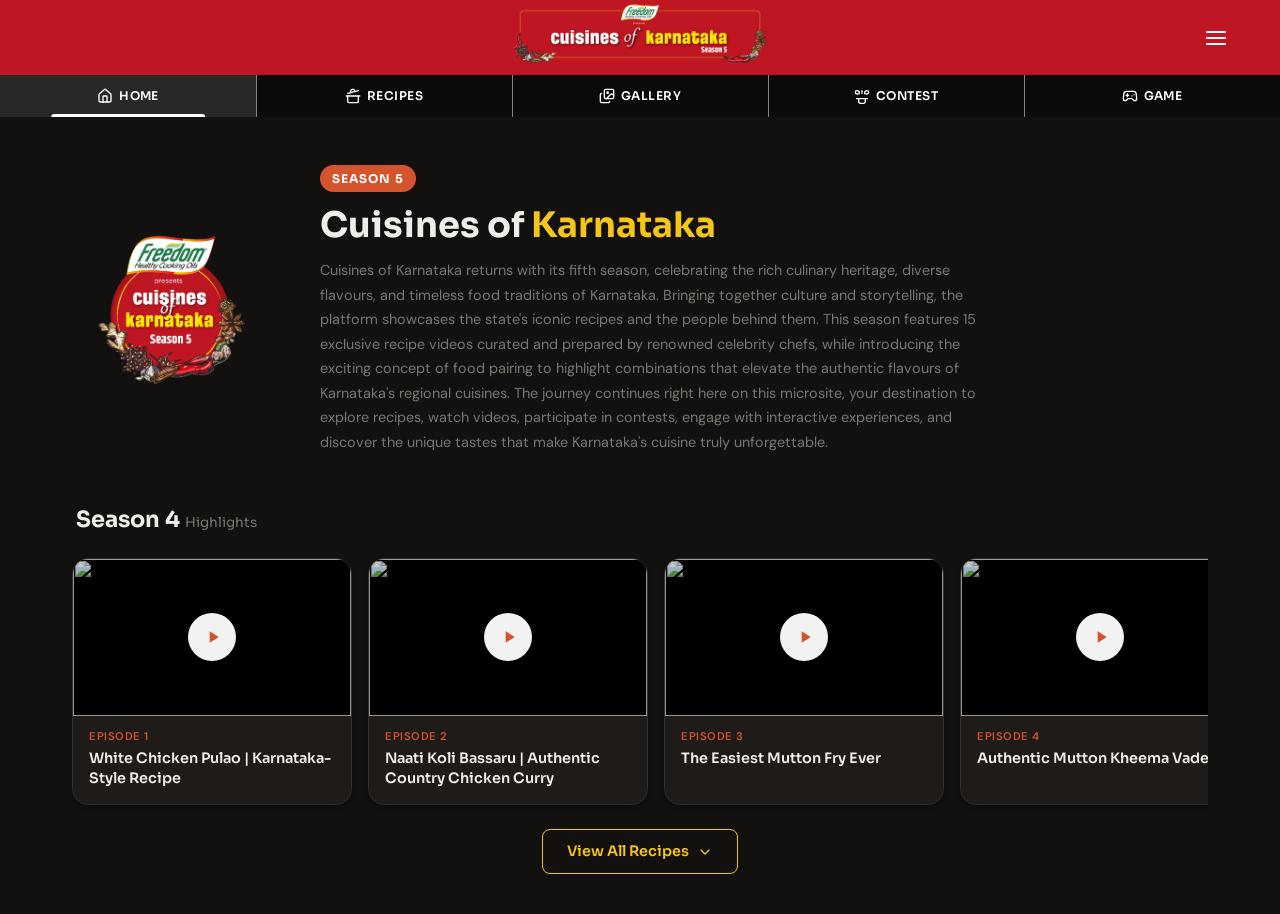
==== commit 31e4c068: "home page hero: circle logo + 2-col layout (logo + text side by side on desktop)" ====
--- a/youtube season 4 links/index.html
+++ b/youtube season 4 links/index.html
@@ -28,7 +28,26 @@
     .hero {
       max-width: 1200px;
       margin: 0 auto;
-      padding: 3rem 1rem 2rem;
+      padding: 2rem 1rem 1rem;
+    }
+    .hero-inner {
+      display: flex;
+      flex-direction: column;
+      align-items: center;
+      gap: 1.5rem;
+    }
+    .hero-logo {
+      flex-shrink: 0;
+      width: 160px;
+      height: auto;
+    }
+    .hero-logo img {
+      width: 100%;
+      height: auto;
+      display: block;
+      border-radius: 50%;
+    }
+    .hero-text {
       text-align: center;
     }
     .hero-badge {
@@ -44,11 +63,11 @@
       letter-spacing: 0.08em;
       padding: 4px 12px;
       border-radius: 999px;
-      margin-bottom: 1rem;
+      margin-bottom: 0.75rem;
     }
     .hero h1 {
       font-family: 'Sora', sans-serif;
-      font-size: 2rem;
+      font-size: 1.75rem;
       font-weight: 700;
       color: var(--text);
       margin: 0 0 0.75rem;
@@ -56,15 +75,19 @@
     }
     .hero h1 span { color: var(--accent); }
     .hero p {
-      font-size: 0.95rem;
+      font-size: 0.9rem;
       color: var(--text-muted);
-      max-width: 720px;
+      max-width: 680px;
       margin: 0 auto;
       line-height: 1.7;
     }
-    @media (min-width: 640px) {
-      .hero { padding: 4rem 2rem 2.5rem; }
-      .hero h1 { font-size: 2.5rem; }
+    @media (min-width: 768px) {
+      .hero { padding: 3rem 2rem 2rem; }
+      .hero-inner { flex-direction: row; align-items: center; gap: 3rem; }
+      .hero-logo { width: 200px; }
+      .hero-text { text-align: left; flex: 1; }
+      .hero h1 { font-size: 2.2rem; }
+      .hero p { margin: 0; }
     }
 
     /* ===== FEATURED CAROUSEL ===== */
@@ -188,9 +211,14 @@
 <div id="nav-header"></div>
 
   <section class="hero">
-    <div class="hero-badge">Season 5</div>
-    <h1>Cuisines of <span>Karnataka</span></h1>
-    <p>Cuisines of Karnataka returns with its fifth season, celebrating the rich culinary heritage, diverse flavours, and timeless food traditions of Karnataka. Bringing together culture and storytelling, the platform showcases the state's iconic recipes and the people behind them. This season features 15 exclusive recipe videos curated and prepared by renowned celebrity chefs, while introducing the exciting concept of food pairing to highlight combinations that elevate the authentic flavours of Karnataka's regional cuisines. The journey continues right here on this microsite, your destination to explore recipes, watch videos, participate in contests, engage with interactive experiences, and discover the unique tastes that make Karnataka's cuisine truly unforgettable.</p>
+    <div class="hero-inner">
+      <div class="hero-logo"><img src="S5 Logo Circle.png" alt="Season 5"></div>
+      <div class="hero-text">
+        <div class="hero-badge">Season 5</div>
+        <h1>Cuisines of <span>Karnataka</span></h1>
+        <p>Cuisines of Karnataka returns with its fifth season, celebrating the rich culinary heritage, diverse flavours, and timeless food traditions of Karnataka. Bringing together culture and storytelling, the platform showcases the state's iconic recipes and the people behind them. This season features 15 exclusive recipe videos curated and prepared by renowned celebrity chefs, while introducing the exciting concept of food pairing to highlight combinations that elevate the authentic flavours of Karnataka's regional cuisines. The journey continues right here on this microsite, your destination to explore recipes, watch videos, participate in contests, engage with interactive experiences, and discover the unique tastes that make Karnataka's cuisine truly unforgettable.</p>
+      </div>
+    </div>
   </section>
 
   <section class="featured" id="featured">
--- a/youtube season 4 links/common.css
+++ b/youtube season 4 links/common.css
@@ -36,7 +36,7 @@
 /* Site Header */
 .site-header { font-family: 'Sora', sans-serif; position: relative; z-index: 50; }
 
-.header-top { background: #A5161C; height: 75px; position: relative; }
+.header-top { background: #be1622; height: 75px; position: relative; }
 
 .header-top-inner {
   max-width: 1440px; margin: 0 auto; height: 100%;
@@ -115,7 +115,7 @@
 
 .mobile-nav-panel {
   position: absolute; top: 0; right: 0; width: 280px; max-width: 80vw;
-  height: 100%; background: #A5161C; padding: 1.5rem;
+  height: 100%; background: #be1622; padding: 1.5rem;
   transform: translateX(100%); transition: transform 0.3s ease;
 }
 .mobile-nav.open .mobile-nav-panel { transform: translateX(0); }
@@ -143,7 +143,7 @@
   .bottom-nav {
     display: flex; position: fixed; bottom: 0; left: 0; right: 0;
     height: 64px;
-    background: linear-gradient(180deg, #A5161C 0%, #8C1217 100%);
+    background: linear-gradient(180deg, #be1622 0%, #8C1217 100%);
     z-index: 90; box-shadow: 0 -3px 12px rgba(0,0,0,0.3);
   }
   .bottom-nav-inner {
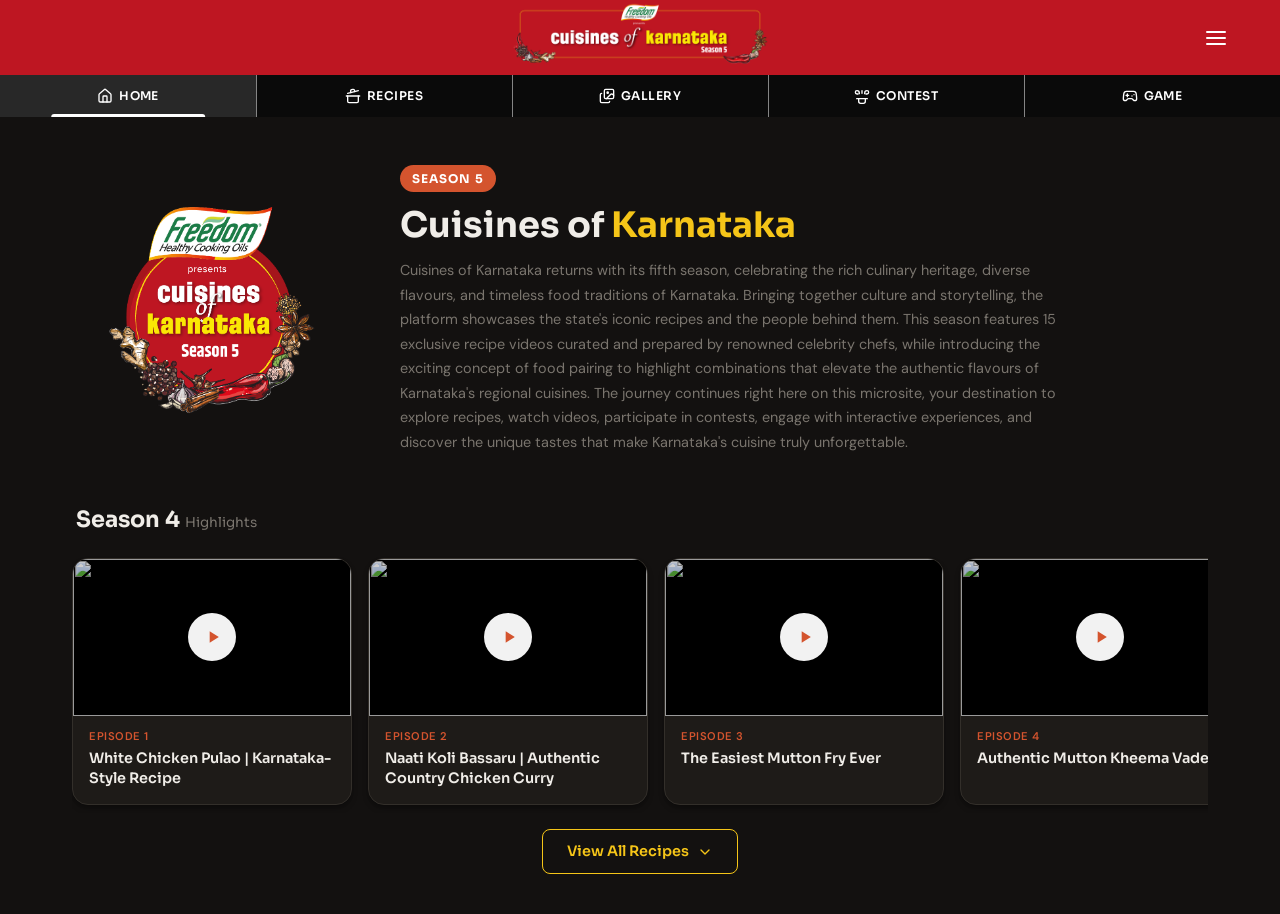
==== commit 026290b9: "equal 2-col hero layout on desktop" ====
--- a/youtube season 4 links/index.html
+++ b/youtube season 4 links/index.html
@@ -84,7 +84,7 @@
     @media (min-width: 768px) {
       .hero { padding: 3rem 2rem 2rem; }
       .hero-inner { flex-direction: row; align-items: center; gap: 3rem; }
-      .hero-logo { width: 200px; }
+      .hero-logo { flex: 1; max-width: 280px; display:flex; justify-content:center; }
       .hero-text { text-align: left; flex: 1; }
       .hero h1 { font-size: 2.2rem; }
       .hero p { margin: 0; }
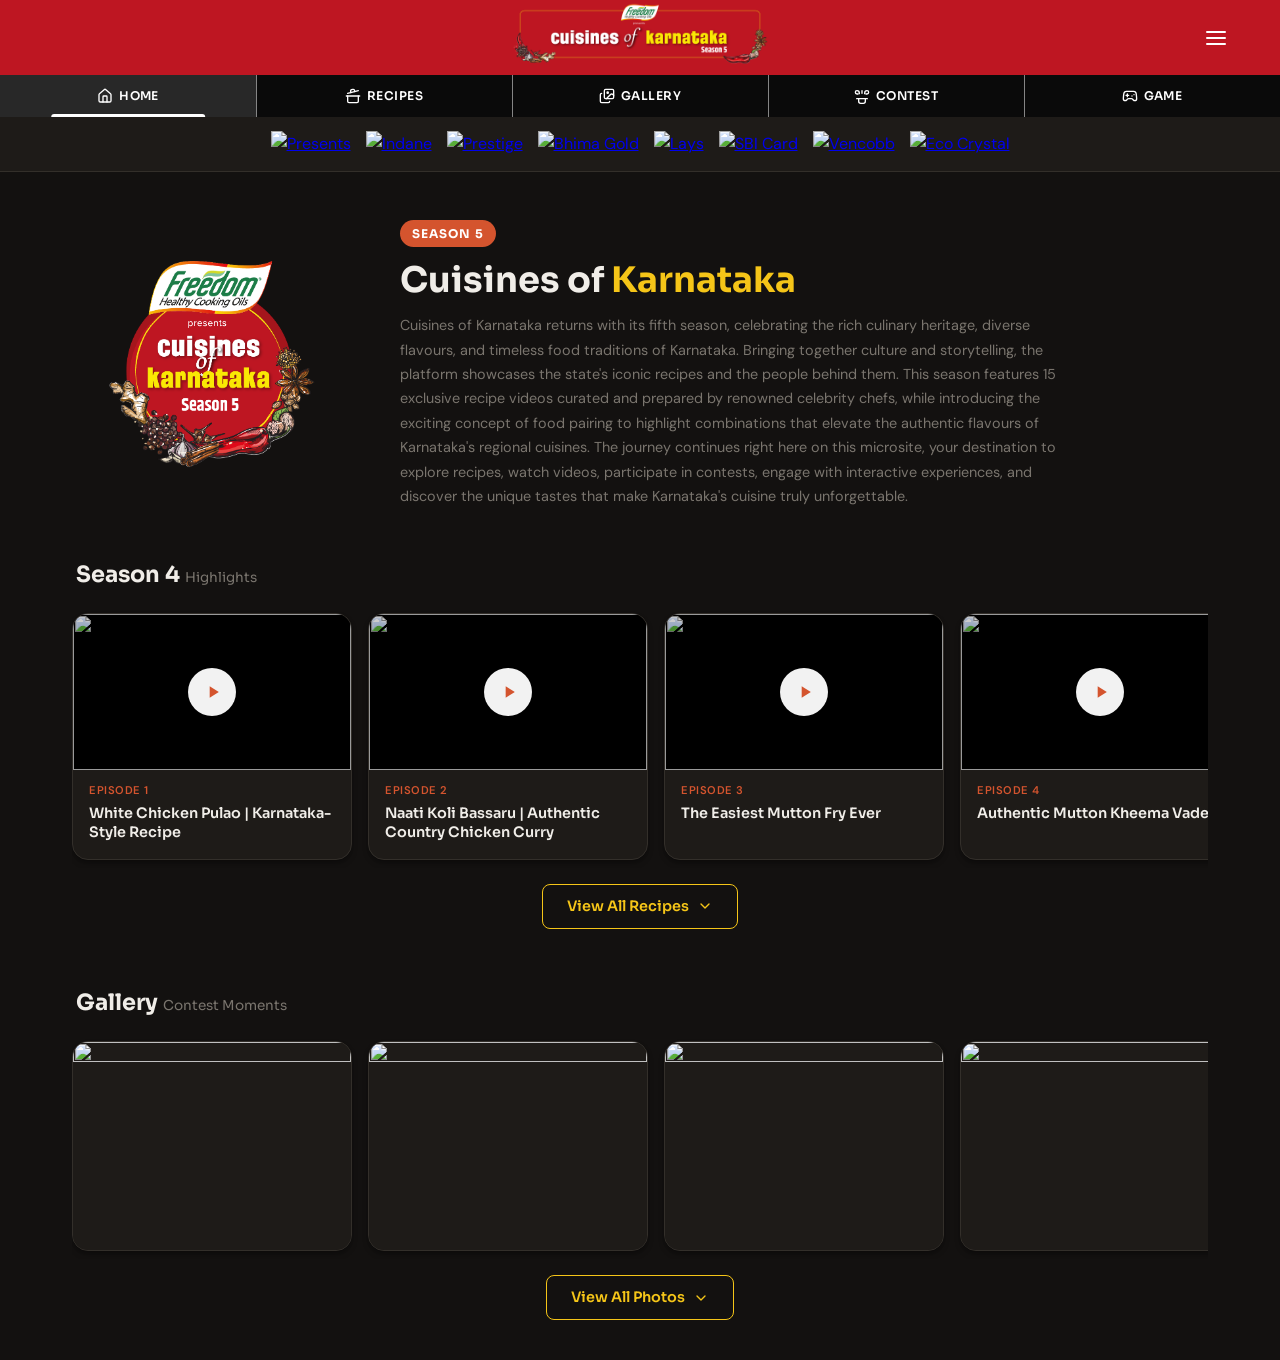
==== commit 825fb77e: "add gallery carousel below video carousel on home page" ====
--- a/youtube season 4 links/index.html
+++ b/youtube season 4 links/index.html
@@ -161,6 +161,7 @@
     .carousel-card .player iframe { width:100%; height:100%; border:none; display:block; }
     .carousel-card.active .poster { opacity:0; visibility:hidden; pointer-events:none; }
     .carousel-card.active .player { opacity:1; visibility:visible; }
+    .carousel-card .thumb { width:100%; aspect-ratio:4/3; object-fit:cover; display:block; background:var(--surface); }
     .carousel-card .info .ep {
       font-size: 0.7rem;
       font-weight: 600;
@@ -228,6 +229,16 @@
     <div class="carousel" id="featuredCarousel"></div>
     <div class="view-more-wrap">
       <a href="recipes.html" class="view-more-btn">View All Recipes <svg width="16" height="16" viewBox="0 0 24 24" fill="none" stroke="currentColor" stroke-width="2" stroke-linecap="round" stroke-linejoin="round"><polyline points="6 9 12 15 18 9"/></svg></a>
+    </div>
+  </section>
+
+  <section class="featured" id="featuredGallery">
+    <div class="featured-header">
+      <h2>Gallery <small>Contest Moments</small></h2>
+    </div>
+    <div class="carousel" id="galleryCarousel"></div>
+    <div class="view-more-wrap">
+      <a href="gallery.html" class="view-more-btn">View All Photos <svg width="16" height="16" viewBox="0 0 24 24" fill="none" stroke="currentColor" stroke-width="2" stroke-linecap="round" stroke-linejoin="round"><polyline points="6 9 12 15 18 9"/></svg></a>
     </div>
   </section>
 
@@ -354,6 +365,34 @@
       });
     }
     buildFeaturedCarousel();
+
+    /* Gallery carousel */
+    function buildGalleryCarousel() {
+      var container = document.getElementById('galleryCarousel');
+      if (!container) return;
+      var imgs = [
+        "20-hubli-18-Cuisines of Karnataka.JPG","20-hubli-19-Cuisines of Karnataka.JPG",
+        "20-hubli-2-Cuisines of Karnataka.JPG","BNG31 FOOD award 05.jpg","DSC_0790.jpg",
+        "MNG 22 Participants (2).jpg","MNG 22 Winners (1).jpg",
+        "MYS23 - PV - Cuisines Karnataka 1.jpg","MYS23 - PV - Cuisines Karnataka 17.jpg",
+        "MYS23 - PV - Cuisines Karnataka 23.jpg","MYS23 - PV - Cuisines Karnataka 31.jpg",
+        "MYS23 - PV - Cuisines Karnataka 32.jpg","MYS23 - PV - Cuisines Karnataka 35.jpg",
+        "MYS23 - PV - Cuisines Karnataka 38.jpg","MYS23 - PV - Cuisines Karnataka 49.jpg",
+        "MYS23 - PV - Cuisines Karnataka 54.jpg",
+        "MYS30 - PV-DH Karunadu Saviyuta 1.jpg","MYS30 - PV-DH Karunadu Saviyuta 25.jpg",
+        "MYS30 - PV-DH Karunadu Saviyuta 28.jpg","MYS30 - PV-DH Karunadu Saviyuta 3.jpg"
+      ];
+      var base = '../Cookery Contest/';
+      imgs.forEach(function(name) {
+        var src = base + encodeURI(name);
+        var card = document.createElement('div');
+        card.className = 'carousel-card';
+        card.innerHTML = '<img class="thumb" src="'+src+'" alt="" loading="lazy">';
+        card.addEventListener('click', function() { window.location.href = 'gallery.html'; });
+        container.appendChild(card);
+      });
+    }
+    buildGalleryCarousel();
   </script>
 </body>
 </html>
--- a/youtube season 4 links/common.css
+++ b/youtube season 4 links/common.css
@@ -167,6 +167,50 @@
   }
 }
 
+/* Sponsor bar */
+.sponsor-bar {
+  background: #1E1B18;
+  border-bottom: 1px solid #332F2A;
+}
+.sponsor-container {
+  display: flex;
+  justify-content: center;
+  align-items: center;
+  max-width: 1440px;
+  margin: 0 auto;
+  padding: 14px 1rem;
+}
+.sponsor-card, .sponsor-slider { display: flex; align-items: center; justify-content: center; }
+.sponsor-container img { max-width: 200px; max-height: 50px; width: auto; height: auto; display: block; }
+.sponsor-carousel-inner { position: relative; }
+.sponsor-item {
+  display: flex;
+  align-items: center;
+  justify-content: center;
+}
+.sponsor-item img { transition: opacity 0.8s ease; }
+
+/* Desktop: all sponsors visible in a row */
+@media (min-width: 769px) {
+  .sponsor-container { gap: 15px; }
+  .sponsor-card { flex: 0 0 auto; }
+  .sponsor-slider { flex: 0 0 auto; }
+  .sponsor-container img { max-width: 200px; max-height: 50px; }
+  .sponsor-carousel-inner { display: flex; flex-direction: row; gap: 15px; align-items: center; }
+  .sponsor-item { display: flex; align-items: center; justify-content: center; }
+  .sponsor-item img { transition: none; }
+}
+
+/* Mobile: 3 equal cols edge to edge */
+@media (max-width: 768px) {
+  .sponsor-container { gap: 0; padding: 8px 12px; }
+  .sponsor-card, .sponsor-slider { flex: 1; min-width: 0; }
+  .sponsor-container img { max-width: 100%; max-height: none; width: 100%; height: auto; }
+  .sponsor-item:not(.active) { display: none; }
+  .sponsor-item.active { display: flex; }
+  .sponsor-item img { width: 100%; height: auto; }
+}
+
 /* Desktop nav */
 @media (min-width: 768px) {
   .header-top-inner { padding: 0 2rem; }
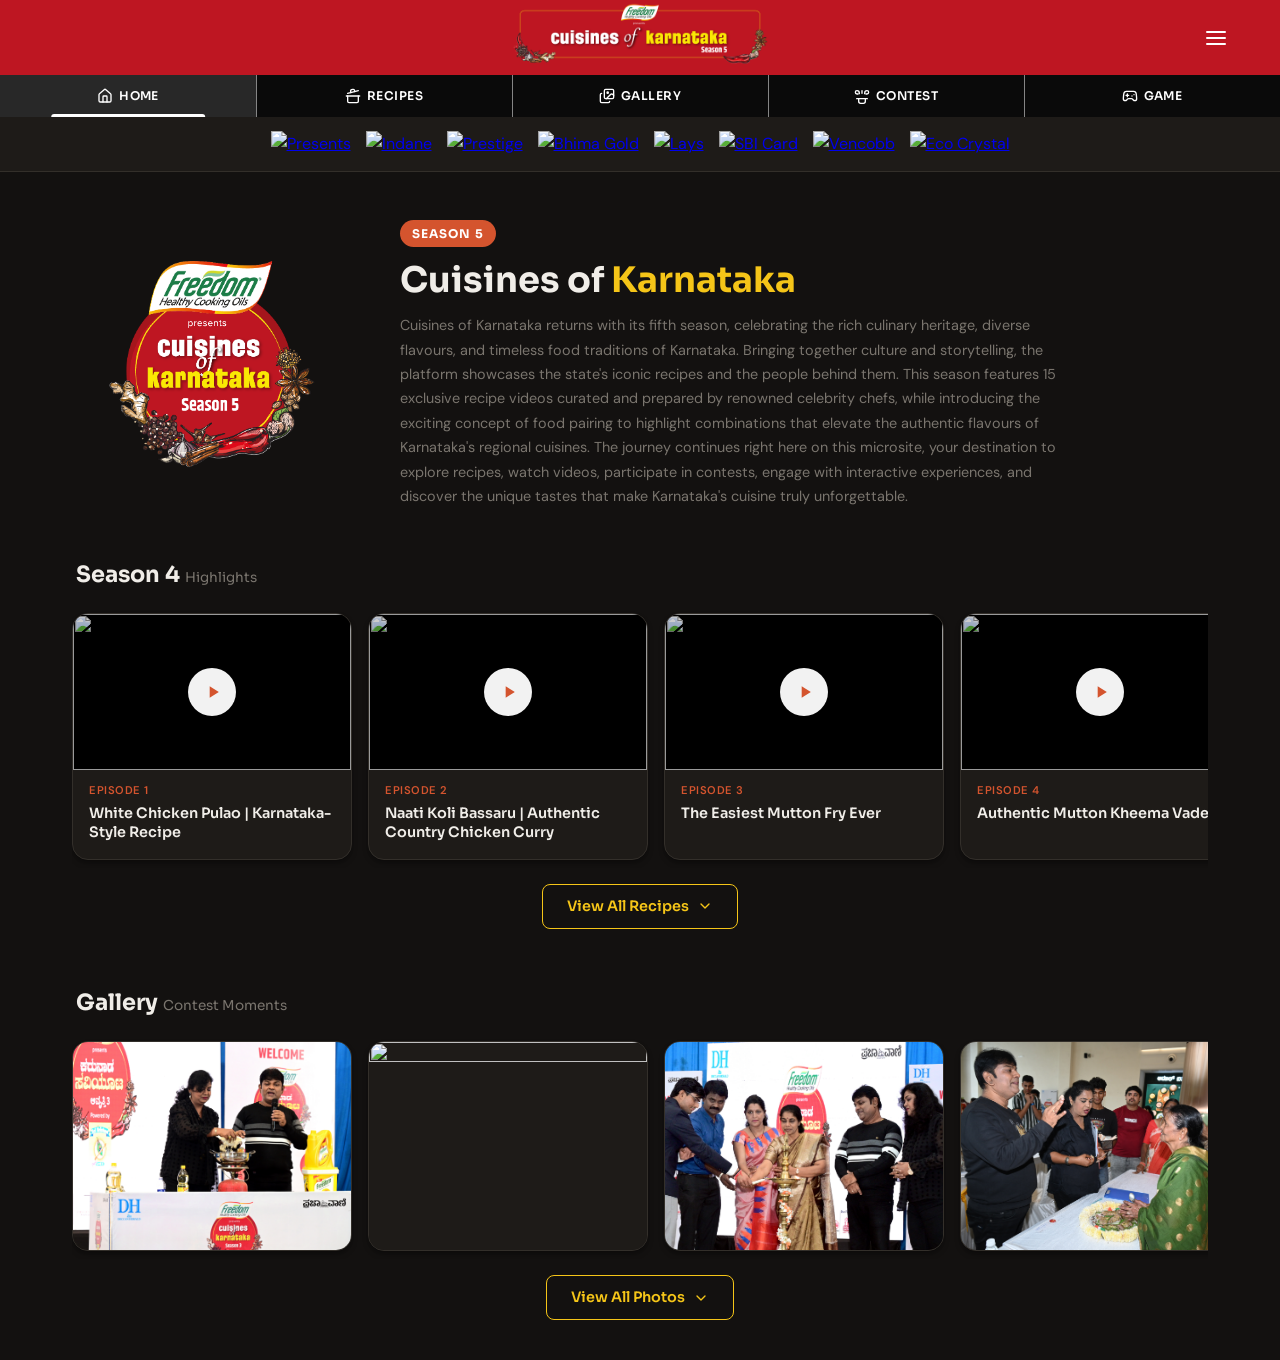
==== commit ef18ae0c: "Move Cookery Contest photos into youtube season 4 links/assets and update paths" ====
--- a/youtube season 4 links/index.html
+++ b/youtube season 4 links/index.html
@@ -120,11 +120,17 @@
       gap: 1rem;
       overflow-x: auto;
       scroll-snap-type: x mandatory;
-      scrollbar-width: none;
       padding: 0.25rem 0.25rem 0.5rem;
       -webkit-overflow-scrolling: touch;
     }
-    .carousel::-webkit-scrollbar { display: none; }
+    .carousel::-webkit-scrollbar { height: 6px; }
+    .carousel::-webkit-scrollbar-track { background: transparent; }
+    .carousel::-webkit-scrollbar-thumb { background: #332F2A; border-radius: 3px; }
+    .carousel::-webkit-scrollbar-thumb:hover { background: #4A453E; }
+    @media (max-width: 768px) {
+      .carousel { scrollbar-width: none; }
+      .carousel::-webkit-scrollbar { display: none; }
+    }
     .carousel-card {
       flex: 0 0 280px;
       scroll-snap-align: start;
@@ -198,6 +204,35 @@
     .view-more-btn:hover {
       background: rgba(245,197,24,0.1);
     }
+    .lightbox {
+      position:fixed; inset:0; z-index:200; background:rgba(0,0,0,0.92);
+      display:flex; align-items:center; justify-content:center;
+      opacity:0; visibility:hidden; transition:opacity .25s,visibility .25s;
+      padding:1rem; cursor:pointer;
+    }
+    .lightbox.open { opacity:1; visibility:visible; }
+    .lightbox img { max-width:100%; max-height:100%; object-fit:contain; border-radius:6px; cursor:default; }
+    .lightbox-close {
+      position:absolute; top:1rem; right:1rem; width:40px; height:40px; border:none;
+      background:rgba(255,255,255,0.1); border-radius:50%; color:#fff; font-size:1.5rem;
+      cursor:pointer; display:flex; align-items:center; justify-content:center; z-index:3;
+    }
+    .lightbox-close:hover { background:rgba(255,255,255,0.2); }
+    .lightbox-arrow {
+      position:absolute; top:50%; transform:translateY(-50%);
+      width:44px; height:44px; border:none;
+      background:rgba(255,255,255,0.1); border-radius:50%;
+      color:#fff; font-size:1.4rem; cursor:pointer; z-index:3;
+      display:flex; align-items:center; justify-content:center;
+    }
+    .lightbox-arrow:hover { background:rgba(255,255,255,0.25); }
+    .lightbox-arrow.prev { left:1rem; }
+    .lightbox-arrow.next { right:1rem; }
+    .lightbox-counter {
+      position:absolute; bottom:1rem; left:50%; transform:translateX(-50%);
+      font-size:.8rem; color:rgba(255,255,255,0.6);
+      background:rgba(0,0,0,0.5); padding:4px 12px; border-radius:20px; z-index:3;
+    }
     @media (min-width: 640px) {
       .featured { padding: 1rem 2rem 2.5rem; }
       .featured-header h2 { font-size: 1.4rem; }
@@ -241,6 +276,14 @@
       <a href="gallery.html" class="view-more-btn">View All Photos <svg width="16" height="16" viewBox="0 0 24 24" fill="none" stroke="currentColor" stroke-width="2" stroke-linecap="round" stroke-linejoin="round"><polyline points="6 9 12 15 18 9"/></svg></a>
     </div>
   </section>
+
+<div class="lightbox" id="galleryLightbox">
+  <button class="lightbox-close" id="glbClose">&times;</button>
+  <button class="lightbox-arrow prev" id="glbPrev">&#8249;</button>
+  <img id="glbImg" src="" alt="">
+  <button class="lightbox-arrow next" id="glbNext">&#8250;</button>
+  <div class="lightbox-counter" id="glbCounter"></div>
+</div>
 
 <div id="nav-bottom"></div>
 
@@ -367,32 +410,63 @@
     buildFeaturedCarousel();
 
     /* Gallery carousel */
+    var galleryImages = [
+      "20-hubli-18-Cuisines of Karnataka.JPG","20-hubli-19-Cuisines of Karnataka.JPG",
+      "20-hubli-2-Cuisines of Karnataka.JPG","BNG31 FOOD award 05.jpg","DSC_0790.jpg",
+      "MNG 22 Participants (2).jpg","MNG 22 Winners (1).jpg",
+      "MYS23 - PV - Cuisines Karnataka 1.jpg","MYS23 - PV - Cuisines Karnataka 17.jpg",
+      "MYS23 - PV - Cuisines Karnataka 23.jpg","MYS23 - PV - Cuisines Karnataka 31.jpg",
+      "MYS23 - PV - Cuisines Karnataka 32.jpg","MYS23 - PV - Cuisines Karnataka 35.jpg",
+      "MYS23 - PV - Cuisines Karnataka 38.jpg","MYS23 - PV - Cuisines Karnataka 49.jpg",
+      "MYS23 - PV - Cuisines Karnataka 54.jpg",
+      "MYS30 - PV-DH Karunadu Saviyuta 1.jpg","MYS30 - PV-DH Karunadu Saviyuta 25.jpg",
+      "MYS30 - PV-DH Karunadu Saviyuta 28.jpg","MYS30 - PV-DH Karunadu Saviyuta 3.jpg"
+    ];
+    var glbBase = 'assets/';
+    var glbIdx = 0;
+    var glb = document.getElementById('galleryLightbox');
+    var glbImg = document.getElementById('glbImg');
+    var glbClose = document.getElementById('glbClose');
+    var glbPrev = document.getElementById('glbPrev');
+    var glbNext = document.getElementById('glbNext');
+    var glbCounter = document.getElementById('glbCounter');
+    function openGLB(idx) {
+      glbIdx = idx;
+      glbImg.src = glbBase + encodeURI(galleryImages[idx]);
+      glbCounter.textContent = (idx+1)+' / '+galleryImages.length;
+      glb.classList.add('open');
+    }
+    function prevGLB() { openGLB((glbIdx-1+galleryImages.length)%galleryImages.length); }
+    function nextGLB() { openGLB((glbIdx+1)%galleryImages.length); }
     function buildGalleryCarousel() {
       var container = document.getElementById('galleryCarousel');
       if (!container) return;
-      var imgs = [
-        "20-hubli-18-Cuisines of Karnataka.JPG","20-hubli-19-Cuisines of Karnataka.JPG",
-        "20-hubli-2-Cuisines of Karnataka.JPG","BNG31 FOOD award 05.jpg","DSC_0790.jpg",
-        "MNG 22 Participants (2).jpg","MNG 22 Winners (1).jpg",
-        "MYS23 - PV - Cuisines Karnataka 1.jpg","MYS23 - PV - Cuisines Karnataka 17.jpg",
-        "MYS23 - PV - Cuisines Karnataka 23.jpg","MYS23 - PV - Cuisines Karnataka 31.jpg",
-        "MYS23 - PV - Cuisines Karnataka 32.jpg","MYS23 - PV - Cuisines Karnataka 35.jpg",
-        "MYS23 - PV - Cuisines Karnataka 38.jpg","MYS23 - PV - Cuisines Karnataka 49.jpg",
-        "MYS23 - PV - Cuisines Karnataka 54.jpg",
-        "MYS30 - PV-DH Karunadu Saviyuta 1.jpg","MYS30 - PV-DH Karunadu Saviyuta 25.jpg",
-        "MYS30 - PV-DH Karunadu Saviyuta 28.jpg","MYS30 - PV-DH Karunadu Saviyuta 3.jpg"
-      ];
-      var base = '../Cookery Contest/';
-      imgs.forEach(function(name) {
-        var src = base + encodeURI(name);
+      galleryImages.forEach(function(name, idx) {
+        var src = glbBase + encodeURI(name);
         var card = document.createElement('div');
         card.className = 'carousel-card';
         card.innerHTML = '<img class="thumb" src="'+src+'" alt="" loading="lazy">';
-        card.addEventListener('click', function() { window.location.href = 'gallery.html'; });
+        card.addEventListener('click', function() { openGLB(idx); });
         container.appendChild(card);
       });
     }
     buildGalleryCarousel();
+    glb.addEventListener('click', function(e) { if (e.target===glb) glb.classList.remove('open'); });
+    glbClose.addEventListener('click', function(e) { e.stopPropagation(); glb.classList.remove('open'); });
+    glbPrev.addEventListener('click', function(e) { e.stopPropagation(); prevGLB(); });
+    glbNext.addEventListener('click', function(e) { e.stopPropagation(); nextGLB(); });
+    document.addEventListener('keydown', function(e) {
+      if (e.key==='Escape') glb.classList.remove('open');
+      if (e.key==='ArrowLeft' && glb.classList.contains('open')) prevGLB();
+      if (e.key==='ArrowRight' && glb.classList.contains('open')) nextGLB();
+    });
+    var glbTouch = 0;
+    glb.addEventListener('touchstart', function(e) { glbTouch=e.changedTouches[0].clientX; }, {passive:true});
+    glb.addEventListener('touchend', function(e) {
+      if (!glb.classList.contains('open')) return;
+      var dx=e.changedTouches[0].clientX-glbTouch;
+      if (Math.abs(dx)>40) { if (dx<0) nextGLB(); else prevGLB(); }
+    }, {passive:true});
   </script>
 </body>
 </html>
